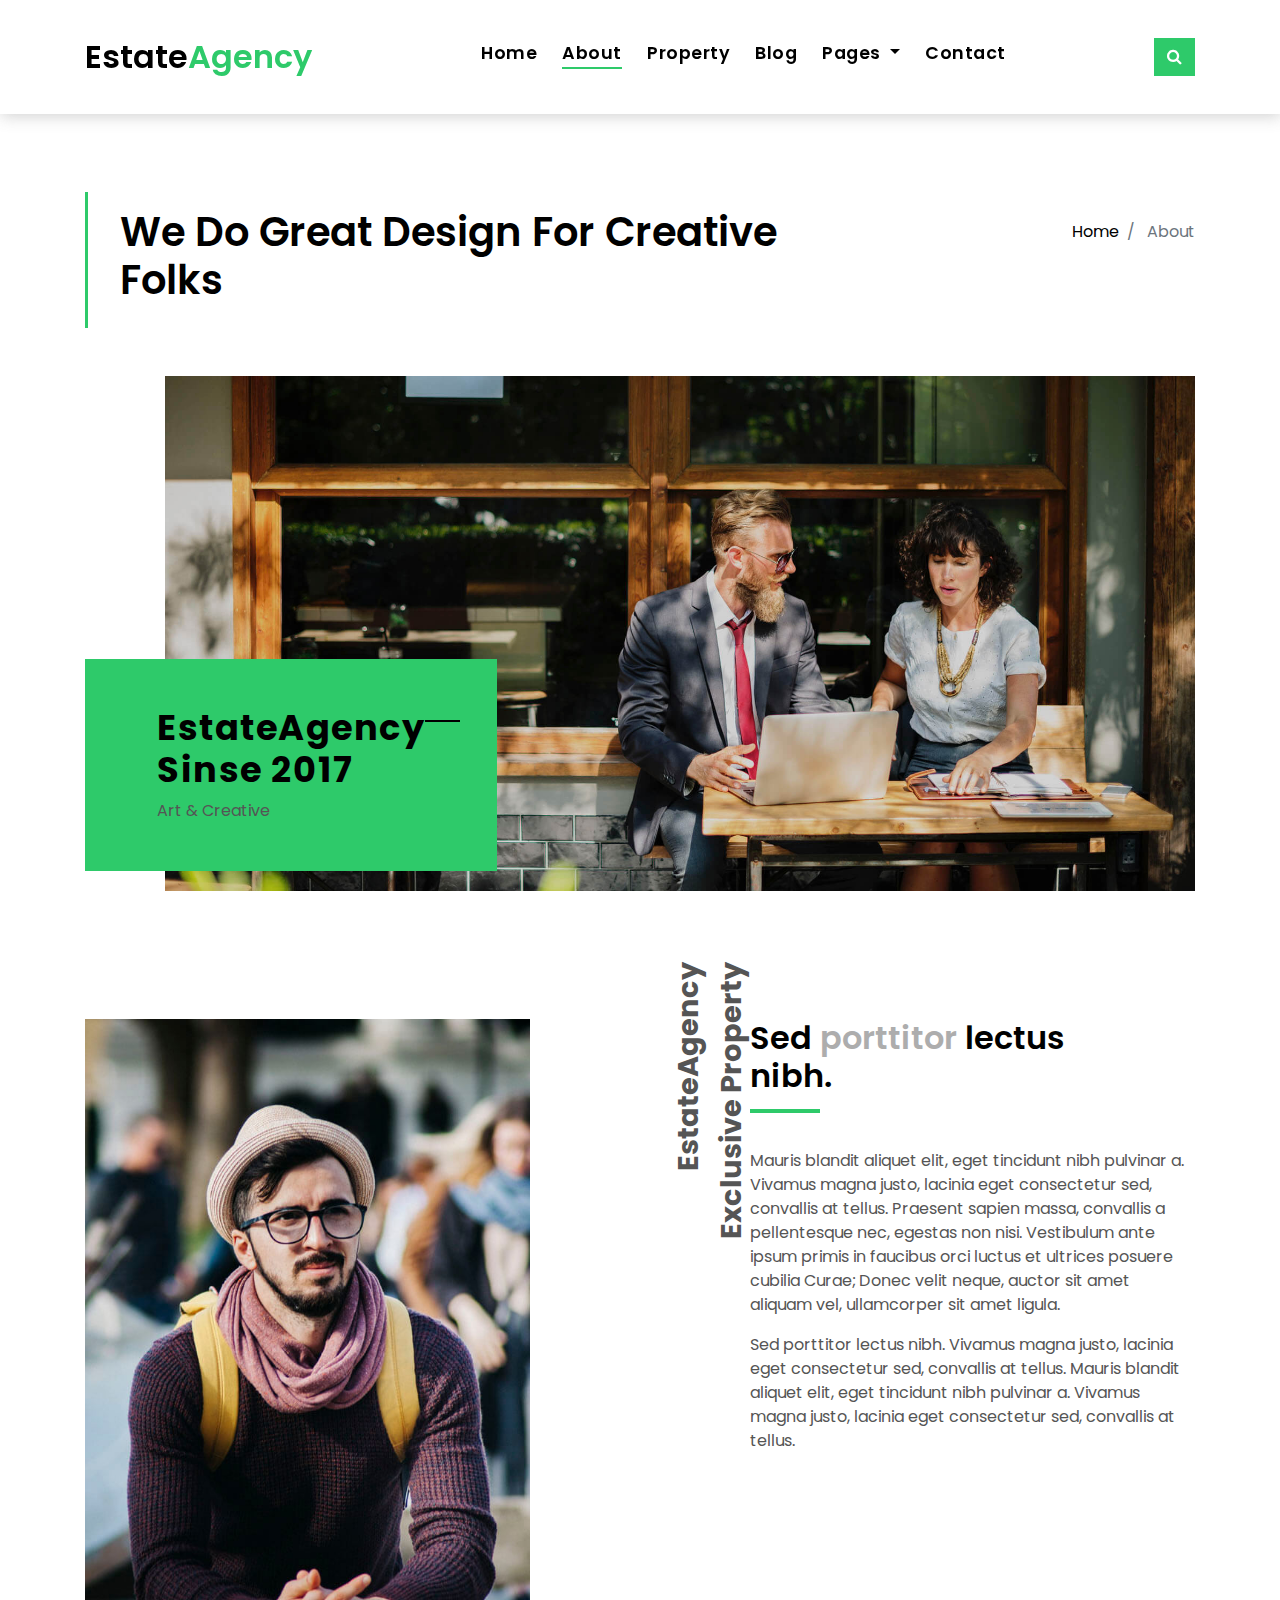
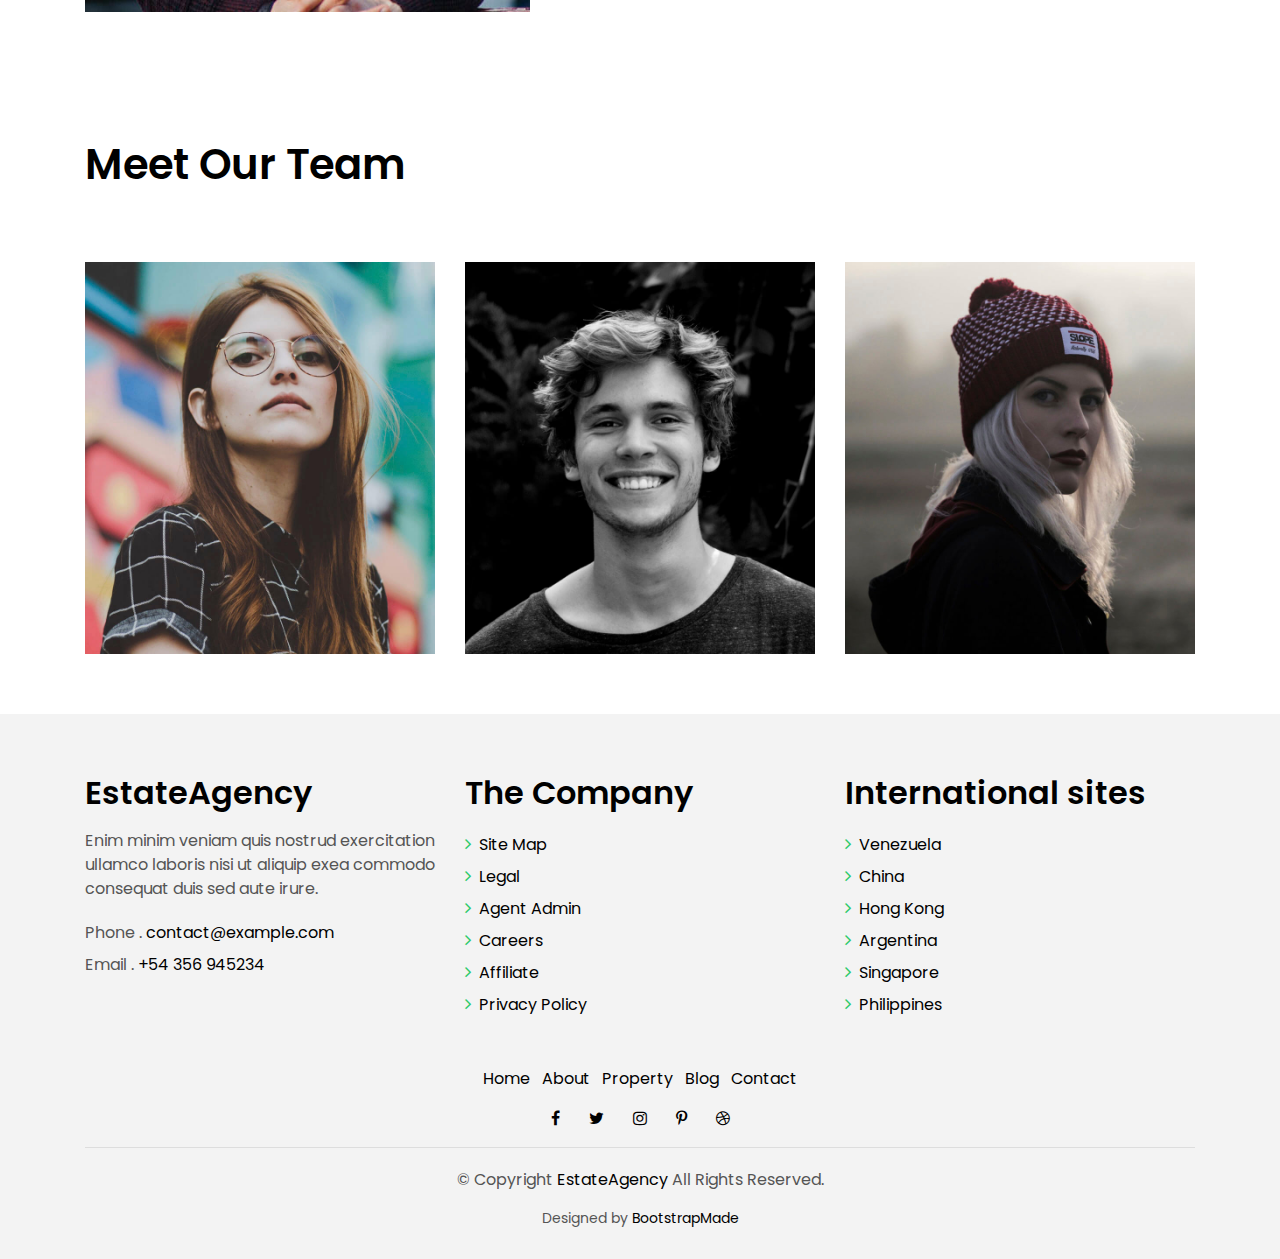
==== about.html @ 56898886 "Initial site design for midvalleyresidentialcare.com" ====
<!DOCTYPE html>
<html lang="en">
<head>
  <meta charset="utf-8">
  <title>EstateAgency Bootstrap Template</title>
  <meta content="width=device-width, initial-scale=1.0" name="viewport">
  <meta content="" name="keywords">
  <meta content="" name="description">

  <!-- Favicons -->
  <link href="img/favicon.png" rel="icon">
  <link href="img/apple-touch-icon.png" rel="apple-touch-icon">

  <!-- Google Fonts -->
  <link href="https://fonts.googleapis.com/css?family=Poppins:300,400,500,600,700" rel="stylesheet">

  <!-- Bootstrap CSS File -->
  <link href="lib/bootstrap/css/bootstrap.min.css" rel="stylesheet">

  <!-- Libraries CSS Files -->
  <link href="lib/font-awesome/css/font-awesome.min.css" rel="stylesheet">
  <link href="lib/animate/animate.min.css" rel="stylesheet">
  <link href="lib/ionicons/css/ionicons.min.css" rel="stylesheet">
  <link href="lib/owlcarousel/assets/owl.carousel.min.css" rel="stylesheet">

  <!-- Main Stylesheet File -->
  <link href="css/style.css" rel="stylesheet">

  <!-- =======================================================
    Theme Name: EstateAgency
    Theme URL: https://bootstrapmade.com/real-estate-agency-bootstrap-template/
    Author: BootstrapMade.com
    License: https://bootstrapmade.com/license/
  ======================================================= -->
</head>

<body>

  <div class="click-closed"></div>
  <!--/ Form Search Star /-->
  <div class="box-collapse">
    <div class="title-box-d">
      <h3 class="title-d">Search Property</h3>
    </div>
    <span class="close-box-collapse right-boxed ion-ios-close"></span>
    <div class="box-collapse-wrap form">
      <form class="form-a">
        <div class="row">
          <div class="col-md-12 mb-2">
            <div class="form-group">
              <label for="Type">Keyword</label>
              <input type="text" class="form-control form-control-lg form-control-a" placeholder="Keyword">
            </div>
          </div>
          <div class="col-md-6 mb-2">
            <div class="form-group">
              <label for="Type">Type</label>
              <select class="form-control form-control-lg form-control-a" id="Type">
                <option>All Type</option>
                <option>For Rent</option>
                <option>For Sale</option>
                <option>Open House</option>
              </select>
            </div>
          </div>
          <div class="col-md-6 mb-2">
            <div class="form-group">
              <label for="city">City</label>
              <select class="form-control form-control-lg form-control-a" id="city">
                <option>All City</option>
                <option>Alabama</option>
                <option>Arizona</option>
                <option>California</option>
                <option>Colorado</option>
              </select>
            </div>
          </div>
          <div class="col-md-6 mb-2">
            <div class="form-group">
              <label for="bedrooms">Bedrooms</label>
              <select class="form-control form-control-lg form-control-a" id="bedrooms">
                <option>Any</option>
                <option>01</option>
                <option>02</option>
                <option>03</option>
              </select>
            </div>
          </div>
          <div class="col-md-6 mb-2">
            <div class="form-group">
              <label for="garages">Garages</label>
              <select class="form-control form-control-lg form-control-a" id="garages">
                <option>Any</option>
                <option>01</option>
                <option>02</option>
                <option>03</option>
                <option>04</option>
              </select>
            </div>
          </div>
          <div class="col-md-6 mb-2">
            <div class="form-group">
              <label for="bathrooms">Bathrooms</label>
              <select class="form-control form-control-lg form-control-a" id="bathrooms">
                <option>Any</option>
                <option>01</option>
                <option>02</option>
                <option>03</option>
              </select>
            </div>
          </div>
          <div class="col-md-6 mb-2">
            <div class="form-group">
              <label for="price">Min Price</label>
              <select class="form-control form-control-lg form-control-a" id="price">
                <option>Unlimite</option>
                <option>$50,000</option>
                <option>$100,000</option>
                <option>$150,000</option>
                <option>$200,000</option>
              </select>
            </div>
          </div>
          <div class="col-md-12">
            <button type="submit" class="btn btn-b">Search Property</button>
          </div>
        </div>
      </form>
    </div>
  </div>
  <!--/ Form Search End /-->

  <!--/ Nav Star /-->
  <nav class="navbar navbar-default navbar-trans navbar-expand-lg fixed-top">
    <div class="container">
      <button class="navbar-toggler collapsed" type="button" data-toggle="collapse" data-target="#navbarDefault"
        aria-controls="navbarDefault" aria-expanded="false" aria-label="Toggle navigation">
        <span></span>
        <span></span>
        <span></span>
      </button>
      <a class="navbar-brand text-brand" href="index.html">Estate<span class="color-b">Agency</span></a>
      <button type="button" class="btn btn-link nav-search navbar-toggle-box-collapse d-md-none" data-toggle="collapse"
        data-target="#navbarTogglerDemo01" aria-expanded="false">
        <span class="fa fa-search" aria-hidden="true"></span>
      </button>
      <div class="navbar-collapse collapse justify-content-center" id="navbarDefault">
        <ul class="navbar-nav">
          <li class="nav-item">
            <a class="nav-link" href="index.html">Home</a>
          </li>
          <li class="nav-item">
            <a class="nav-link active" href="about.html">About</a>
          </li>
          <li class="nav-item">
            <a class="nav-link" href="property-grid.html">Property</a>
          </li>
          <li class="nav-item">
            <a class="nav-link" href="blog-grid.html">Blog</a>
          </li>
          <li class="nav-item dropdown">
            <a class="nav-link dropdown-toggle" href="#" id="navbarDropdown" role="button" data-toggle="dropdown"
              aria-haspopup="true" aria-expanded="false">
              Pages
            </a>
            <div class="dropdown-menu" aria-labelledby="navbarDropdown">
              <a class="dropdown-item" href="property-single.html">Property Single</a>
              <a class="dropdown-item" href="blog-single.html">Blog Single</a>
              <a class="dropdown-item" href="agents-grid.html">Agents Grid</a>
              <a class="dropdown-item" href="agent-single.html">Agent Single</a>
            </div>
          </li>
          <li class="nav-item">
            <a class="nav-link" href="contact.html">Contact</a>
          </li>
        </ul>
      </div>
      <button type="button" class="btn btn-b-n navbar-toggle-box-collapse d-none d-md-block" data-toggle="collapse"
        data-target="#navbarTogglerDemo01" aria-expanded="false">
        <span class="fa fa-search" aria-hidden="true"></span>
      </button>
    </div>
  </nav>
  <!--/ Nav End /-->

  <!--/ Intro Single star /-->
  <section class="intro-single">
    <div class="container">
      <div class="row">
        <div class="col-md-12 col-lg-8">
          <div class="title-single-box">
            <h1 class="title-single">We Do Great Design For Creative Folks</h1>
          </div>
        </div>
        <div class="col-md-12 col-lg-4">
          <nav aria-label="breadcrumb" class="breadcrumb-box d-flex justify-content-lg-end">
            <ol class="breadcrumb">
              <li class="breadcrumb-item">
                <a href="#">Home</a>
              </li>
              <li class="breadcrumb-item active" aria-current="page">
                About
              </li>
            </ol>
          </nav>
        </div>
      </div>
    </div>
  </section>
  <!--/ Intro Single End /-->

  <!--/ About Star /-->
  <section class="section-about">
    <div class="container">
      <div class="row">
        <div class="col-sm-12">
          <div class="about-img-box">
            <img src="img/slide-about-1.jpg" alt="" class="img-fluid">
          </div>
          <div class="sinse-box">
            <h3 class="sinse-title">EstateAgency
              <span></span>
              <br> Sinse 2017</h3>
            <p>Art & Creative</p>
          </div>
        </div>
        <div class="col-md-12 section-t8">
          <div class="row">
            <div class="col-md-6 col-lg-5">
              <img src="img/about-2.jpg" alt="" class="img-fluid">
            </div>
            <div class="col-lg-2  d-none d-lg-block">
              <div class="title-vertical d-flex justify-content-start">
                <span>EstateAgency Exclusive Property</span>
              </div>
            </div>
            <div class="col-md-6 col-lg-5 section-md-t3">
              <div class="title-box-d">
                <h3 class="title-d">Sed
                  <span class="color-d">porttitor</span> lectus
                  <br> nibh.</h3>
              </div>
              <p class="color-text-a">
                Mauris blandit aliquet elit, eget tincidunt nibh pulvinar a. Vivamus magna justo, lacinia eget
                consectetur sed, convallis
                at tellus. Praesent sapien massa, convallis a pellentesque nec, egestas non nisi. Vestibulum
                ante ipsum primis in faucibus orci luctus et ultrices posuere cubilia Curae; Donec velit
                neque, auctor sit amet aliquam vel, ullamcorper sit amet ligula.
              </p>
              <p class="color-text-a">
                Sed porttitor lectus nibh. Vivamus magna justo, lacinia eget consectetur sed, convallis at tellus.
                Mauris blandit aliquet
                elit, eget tincidunt nibh pulvinar a. Vivamus magna justo, lacinia eget consectetur sed,
                convallis at tellus.
              </p>
            </div>
          </div>
        </div>
      </div>
    </div>
  </section>
  <!--/ About End /-->

  <!--/ Team Star /-->
  <section class="section-agents section-t8">
    <div class="container">
      <div class="row">
        <div class="col-md-12">
          <div class="title-wrap d-flex justify-content-between">
            <div class="title-box">
              <h2 class="title-a">Meet Our Team</h2>
            </div>
          </div>
        </div>
      </div>
      <div class="row">
        <div class="col-md-4">
          <div class="card-box-d">
            <div class="card-img-d">
              <img src="img/agent-7.jpg" alt="" class="img-d img-fluid">
            </div>
            <div class="card-overlay card-overlay-hover">
              <div class="card-header-d">
                <div class="card-title-d align-self-center">
                  <h3 class="title-d">
                    <a href="agent-single.html" class="link-two">Margaret Sotillo
                      <br> Escala</a>
                  </h3>
                </div>
              </div>
              <div class="card-body-d">
                <p class="content-d color-text-a">
                  Sed porttitor lectus nibh, Cras ultricies ligula sed magna dictum porta two.
                </p>
                <div class="info-agents color-a">
                  <p>
                    <strong>Phone: </strong> +54 356 945234</p>
                  <p>
                    <strong>Email: </strong> agents@example.com</p>
                </div>
              </div>
              <div class="card-footer-d">
                <div class="socials-footer d-flex justify-content-center">
                  <ul class="list-inline">
                    <li class="list-inline-item">
                      <a href="#" class="link-one">
                        <i class="fa fa-facebook" aria-hidden="true"></i>
                      </a>
                    </li>
                    <li class="list-inline-item">
                      <a href="#" class="link-one">
                        <i class="fa fa-twitter" aria-hidden="true"></i>
                      </a>
                    </li>
                    <li class="list-inline-item">
                      <a href="#" class="link-one">
                        <i class="fa fa-instagram" aria-hidden="true"></i>
                      </a>
                    </li>
                    <li class="list-inline-item">
                      <a href="#" class="link-one">
                        <i class="fa fa-pinterest-p" aria-hidden="true"></i>
                      </a>
                    </li>
                    <li class="list-inline-item">
                      <a href="#" class="link-one">
                        <i class="fa fa-dribbble" aria-hidden="true"></i>
                      </a>
                    </li>
                  </ul>
                </div>
              </div>
            </div>
          </div>
        </div>
        <div class="col-md-4">
          <div class="card-box-d">
            <div class="card-img-d">
              <img src="img/agent-6.jpg" alt="" class="img-d img-fluid">
            </div>
            <div class="card-overlay card-overlay-hover">
              <div class="card-header-d">
                <div class="card-title-d align-self-center">
                  <h3 class="title-d">
                    <a href="agent-single.html" class="link-two">Stiven Spilver
                      <br> Darw</a>
                  </h3>
                </div>
              </div>
              <div class="card-body-d">
                <p class="content-d color-text-a">
                  Sed porttitor lectus nibh, Cras ultricies ligula sed magna dictum porta two.
                </p>
                <div class="info-agents color-a">
                  <p>
                    <strong>Phone: </strong> +54 356 945234</p>
                  <p>
                    <strong>Email: </strong> agents@example.com</p>
                </div>
              </div>
              <div class="card-footer-d">
                <div class="socials-footer d-flex justify-content-center">
                  <ul class="list-inline">
                    <li class="list-inline-item">
                      <a href="#" class="link-one">
                        <i class="fa fa-facebook" aria-hidden="true"></i>
                      </a>
                    </li>
                    <li class="list-inline-item">
                      <a href="#" class="link-one">
                        <i class="fa fa-twitter" aria-hidden="true"></i>
                      </a>
                    </li>
                    <li class="list-inline-item">
                      <a href="#" class="link-one">
                        <i class="fa fa-instagram" aria-hidden="true"></i>
                      </a>
                    </li>
                    <li class="list-inline-item">
                      <a href="#" class="link-one">
                        <i class="fa fa-pinterest-p" aria-hidden="true"></i>
                      </a>
                    </li>
                    <li class="list-inline-item">
                      <a href="#" class="link-one">
                        <i class="fa fa-dribbble" aria-hidden="true"></i>
                      </a>
                    </li>
                  </ul>
                </div>
              </div>
            </div>
          </div>
        </div>
        <div class="col-md-4">
          <div class="card-box-d">
            <div class="card-img-d">
              <img src="img/agent-5.jpg" alt="" class="img-d img-fluid">
            </div>
            <div class="card-overlay card-overlay-hover">
              <div class="card-header-d">
                <div class="card-title-d align-self-center">
                  <h3 class="title-d">
                    <a href="agent-single.html" class="link-two">Emma Toledo
                      <br> Cascada</a>
                  </h3>
                </div>
              </div>
              <div class="card-body-d">
                <p class="content-d color-text-a">
                  Sed porttitor lectus nibh, Cras ultricies ligula sed magna dictum porta two.
                </p>
                <div class="info-agents color-a">
                  <p>
                    <strong>Phone: </strong> +54 356 945234</p>
                  <p>
                    <strong>Email: </strong> agents@example.com</p>
                </div>
              </div>
              <div class="card-footer-d">
                <div class="socials-footer d-flex justify-content-center">
                  <ul class="list-inline">
                    <li class="list-inline-item">
                      <a href="#" class="link-one">
                        <i class="fa fa-facebook" aria-hidden="true"></i>
                      </a>
                    </li>
                    <li class="list-inline-item">
                      <a href="#" class="link-one">
                        <i class="fa fa-twitter" aria-hidden="true"></i>
                      </a>
                    </li>
                    <li class="list-inline-item">
                      <a href="#" class="link-one">
                        <i class="fa fa-instagram" aria-hidden="true"></i>
                      </a>
                    </li>
                    <li class="list-inline-item">
                      <a href="#" class="link-one">
                        <i class="fa fa-pinterest-p" aria-hidden="true"></i>
                      </a>
                    </li>
                    <li class="list-inline-item">
                      <a href="#" class="link-one">
                        <i class="fa fa-dribbble" aria-hidden="true"></i>
                      </a>
                    </li>
                  </ul>
                </div>
              </div>
            </div>
          </div>
        </div>
      </div>
    </div>
  </section>
  <!--/ Team End /-->

  <!--/ footer Star /-->
  <section class="section-footer">
    <div class="container">
      <div class="row">
        <div class="col-sm-12 col-md-4">
          <div class="widget-a">
            <div class="w-header-a">
              <h3 class="w-title-a text-brand">EstateAgency</h3>
            </div>
            <div class="w-body-a">
              <p class="w-text-a color-text-a">
                Enim minim veniam quis nostrud exercitation ullamco laboris nisi ut aliquip exea commodo consequat duis
                sed aute irure.
              </p>
            </div>
            <div class="w-footer-a">
              <ul class="list-unstyled">
                <li class="color-a">
                  <span class="color-text-a">Phone .</span> contact@example.com</li>
                <li class="color-a">
                  <span class="color-text-a">Email .</span> +54 356 945234</li>
              </ul>
            </div>
          </div>
        </div>
        <div class="col-sm-12 col-md-4 section-md-t3">
          <div class="widget-a">
            <div class="w-header-a">
              <h3 class="w-title-a text-brand">The Company</h3>
            </div>
            <div class="w-body-a">
              <div class="w-body-a">
                <ul class="list-unstyled">
                  <li class="item-list-a">
                    <i class="fa fa-angle-right"></i> <a href="#">Site Map</a>
                  </li>
                  <li class="item-list-a">
                    <i class="fa fa-angle-right"></i> <a href="#">Legal</a>
                  </li>
                  <li class="item-list-a">
                    <i class="fa fa-angle-right"></i> <a href="#">Agent Admin</a>
                  </li>
                  <li class="item-list-a">
                    <i class="fa fa-angle-right"></i> <a href="#">Careers</a>
                  </li>
                  <li class="item-list-a">
                    <i class="fa fa-angle-right"></i> <a href="#">Affiliate</a>
                  </li>
                  <li class="item-list-a">
                    <i class="fa fa-angle-right"></i> <a href="#">Privacy Policy</a>
                  </li>
                </ul>
              </div>
            </div>
          </div>
        </div>
        <div class="col-sm-12 col-md-4 section-md-t3">
          <div class="widget-a">
            <div class="w-header-a">
              <h3 class="w-title-a text-brand">International sites</h3>
            </div>
            <div class="w-body-a">
              <ul class="list-unstyled">
                <li class="item-list-a">
                  <i class="fa fa-angle-right"></i> <a href="#">Venezuela</a>
                </li>
                <li class="item-list-a">
                  <i class="fa fa-angle-right"></i> <a href="#">China</a>
                </li>
                <li class="item-list-a">
                  <i class="fa fa-angle-right"></i> <a href="#">Hong Kong</a>
                </li>
                <li class="item-list-a">
                  <i class="fa fa-angle-right"></i> <a href="#">Argentina</a>
                </li>
                <li class="item-list-a">
                  <i class="fa fa-angle-right"></i> <a href="#">Singapore</a>
                </li>
                <li class="item-list-a">
                  <i class="fa fa-angle-right"></i> <a href="#">Philippines</a>
                </li>
              </ul>
            </div>
          </div>
        </div>
      </div>
    </div>
  </section>
  <footer>
    <div class="container">
      <div class="row">
        <div class="col-md-12">
          <nav class="nav-footer">
            <ul class="list-inline">
              <li class="list-inline-item">
                <a href="#">Home</a>
              </li>
              <li class="list-inline-item">
                <a href="#">About</a>
              </li>
              <li class="list-inline-item">
                <a href="#">Property</a>
              </li>
              <li class="list-inline-item">
                <a href="#">Blog</a>
              </li>
              <li class="list-inline-item">
                <a href="#">Contact</a>
              </li>
            </ul>
          </nav>
          <div class="socials-a">
            <ul class="list-inline">
              <li class="list-inline-item">
                <a href="#">
                  <i class="fa fa-facebook" aria-hidden="true"></i>
                </a>
              </li>
              <li class="list-inline-item">
                <a href="#">
                  <i class="fa fa-twitter" aria-hidden="true"></i>
                </a>
              </li>
              <li class="list-inline-item">
                <a href="#">
                  <i class="fa fa-instagram" aria-hidden="true"></i>
                </a>
              </li>
              <li class="list-inline-item">
                <a href="#">
                  <i class="fa fa-pinterest-p" aria-hidden="true"></i>
                </a>
              </li>
              <li class="list-inline-item">
                <a href="#">
                  <i class="fa fa-dribbble" aria-hidden="true"></i>
                </a>
              </li>
            </ul>
          </div>
          <div class="copyright-footer">
            <p class="copyright color-text-a">
              &copy; Copyright
              <span class="color-a">EstateAgency</span> All Rights Reserved.
            </p>
          </div>
          <div class="credits">
            <!--
              All the links in the footer should remain intact.
              You can delete the links only if you purchased the pro version.
              Licensing information: https://bootstrapmade.com/license/
              Purchase the pro version with working PHP/AJAX contact form: https://bootstrapmade.com/buy/?theme=EstateAgency
            -->
            Designed by <a href="https://bootstrapmade.com/">BootstrapMade</a>
          </div>
        </div>
      </div>
    </div>
  </footer>
  <!--/ Footer End /-->

  <a href="#" class="back-to-top"><i class="fa fa-chevron-up"></i></a>
  <div id="preloader"></div>

  <!-- JavaScript Libraries -->
  <script src="lib/jquery/jquery.min.js"></script>
  <script src="lib/jquery/jquery-migrate.min.js"></script>
  <script src="lib/popper/popper.min.js"></script>
  <script src="lib/bootstrap/js/bootstrap.min.js"></script>
  <script src="lib/easing/easing.min.js"></script>
  <script src="lib/owlcarousel/owl.carousel.min.js"></script>
  <script src="lib/scrollreveal/scrollreveal.min.js"></script>
  <!-- Contact Form JavaScript File -->
  <script src="contactform/contactform.js"></script>

  <!-- Template Main Javascript File -->
  <script src="js/main.js"></script>

</body>
</html>
---- css/style.css ----
/*
  Theme Name: EstateAgency
  Theme URL: https://bootstrapmade.com/real-estate-agency-bootstrap-template/
  Author: BootstrapMade.com
  License: https://bootstrapmade.com/license/
*/

/*======================================
//--//-->   STYLES GENERALES
======================================*/

body {
  font-family: 'Poppins', sans-serif;
  color: #555555;
}

h1,
h2,
h3,
h4,
h5,
h6 {
  color: #000000;
}

a {
  color: #000000;
  transition: all .5s ease;
}

a:hover {
  color: #2eca6a;
  text-decoration: none;
}

.link-two {
  color: #000000;
  transition: all .5s ease;
}

.link-two:hover {
  text-decoration: underline;
  color: #000000;
}

.link-one {
  color: #000000;
  transition: all .5s ease;
}

.link-one:hover {
  color: #000000;
  text-decoration: none;
}

.link-icon {
  color: #000000;
  font-weight: 500;
}

.link-icon span {
  font-size: 14px;
  padding-left: 4px;
  vertical-align: middle;
}

.link-a {
  color: #ffffff;
  text-decoration: none;
}

.link-a:hover {
  color: #ffffff;
  text-decoration: none;
}

.link-a span {
  font-size: 18px;
  vertical-align: middle;
  margin-left: 5px;
}

.text-brand {
  color: #000000;
  font-size: 2rem;
  font-weight: 600;
}

.color-a {
  color: #000000;
}

.color-b {
  color: #2eca6a;
}

.color-d {
  color: #adadad;
}

.color-text-a {
  color: #555555;
}

.no-margin {
  margin: 0;
}

/*------/ Nav Pills  /------*/

.nav-pills-a.nav-pills .nav-link {
  color: #000000;
  position: relative;
  font-weight: 600;
}

.nav-pills-a.nav-pills .nav-link.active {
  background-color: transparent;
}

.nav-pills-a.nav-pills .nav-link.active:after {
  content: '';
  position: absolute;
  left: 0;
  bottom: -1px;
  width: 100%;
  height: 2px;
  background-color: #2eca6a;
  z-index: 2;
}

/*------/ Bg Image /------*/

.bg-image {
  background-repeat: no-repeat;
  background-attachment: fixed;
  background-size: cover;
  background-position: center center;
}

/*------/ List a /------*/

.list-a {
  display: inline-block;
  line-height: 2;
  padding: 0;
  list-style: none;
}

.list-a li {
  position: relative;
  width: 50%;
  float: left;
  padding-left: 25px;
  padding-right: 5px;
}

.list-a li:before {
  content: '';
  width: 10px;
  height: 2px;
  position: absolute;
  background-color: #313131;
  top: 15px;
  left: 0;
}

/*------/ Pagination-a /------*/

.pagination-a .pagination .page-link {
  margin: 0 .2rem;
  border-color: transparent;
  padding: .5rem .8rem;
  color: #000000;
}

.pagination-a .pagination .page-link:hover,
.pagination-a .pagination .page-link:active,
.pagination-a .pagination .page-link:focus {
  background-color: #2eca6a;
}

.pagination-a .pagination .page-link span {
  font-size: 1.2rem;
}

.pagination-a .pagination .next .page-link {
  padding: .4rem .9rem;
}

.pagination-a .pagination .page-item:last-child .page-link {
  border-top-right-radius: 0;
  border-bottom-right-radius: 0;
}

.pagination-a .pagination .page-item:first-child .page-link {
  border-top-left-radius: 0;
  border-bottom-left-radius: 0;
}

.pagination-a .pagination .page-item.disabled .page-link {
  padding: .4rem .9rem;
  color: #555555;
}

.pagination-a .pagination .page-item.active .page-link {
  background-color: #2eca6a;
}

.a {
  color: #2eca6a;
  font-size: 1.3rem;
}

/*------/ Icon Box /------*/

.icon-box .icon-box-icon {
  display: table-cell;
  vertical-align: top;
  font-size: 36px;
  color: #000000;
  width: 50px;
  padding-top: 8px;
}

.icon-box .icon-box-content {
  padding-top: 18px;
}

/*------/ Space Padding /------*/

.section-t8 {
  padding-top: 8rem;
}

.section-t4 {
  padding-top: 4rem;
}

.section-t3 {
  padding-top: 3rem;
}

.section-b2 {
  padding-bottom: 2rem;
}

.section-tb85 {
  padding: 8rem 0 5rem 0;
}

/*------/ Title /------*/

.title-wrap {
  padding-bottom: 4rem;
}

.title-a {
  font-size: 2.6rem;
  font-weight: 600;
}

.title-link {
  font-size: 1.2rem;
  font-weight: 300;
  padding-top: 1.2rem;
}

.title-link a {
  color: #313131;
}

.title-link span {
  font-size: 20px;
  padding-left: 4px;
  vertical-align: middle;
}

.title-box-d {
  padding-bottom: 1.8rem;
  margin-bottom: 1rem;
  position: relative;
}

.title-box-d .title-d {
  font-weight: 600;
  font-size: 2rem;
}

.title-box-d .title-d:after {
  content: '';
  position: absolute;
  width: 70px;
  height: 4px;
  background-color: #2eca6a;
  bottom: 20px;
  left: 0;
}

/*------/ Display Table & Table Cell /------*/

.display-table {
  width: 100%;
  height: 100%;
  display: table;
}

.table-cell {
  display: table-cell;
  vertical-align: middle;
}

/*------/ Ul Resect /------*/

.ul-resect ul,
.list-a ul,
.box-comments ul {
  list-style: none;
  padding-left: 0;
  margin-bottom: 0;
}

/*------/ Overlay /------*/

.overlay-a {
  background: linear-gradient(to bottom, rgba(0, 0, 0, 0) 0%, rgba(0, 0, 0, 0.2) 27%, rgba(0, 0, 0, 0.65) 90%);
}

.overlay {
  position: absolute;
  top: 0;
  left: 0px;
  padding: 0;
  height: 100%;
  width: 100%;
}

/*------/ Owl carousel /------*/

.owl-theme .owl-dots {
  text-align: center;
  margin-top: 18px;
}

.owl-theme .owl-dots .owl-dot {
  display: inline-block;
}

.owl-theme .owl-dots .owl-dot span {
  width: 16px;
  height: 9px;
  margin: 5px 5px;
  background: #000000;
  border: 0px solid #000000;
  display: block;
  transition: all 0.6s ease-in-out;
  cursor: pointer;
  border-radius: 0px;
}

.owl-theme .owl-dots .owl-dot:hover span {
  background-color: #2eca6a;
}

.owl-theme .owl-dots .owl-dot.active span {
  background-color: #2eca6a;
  width: 35px;
}

.owl-arrow .owl-nav {
  position: absolute;
  top: 0;
  right: 0;
  font-size: 1.8rem;
}

.owl-arrow .owl-nav .owl-prev,
.owl-arrow .owl-nav .owl-next {
  display: inline-block;
  transition: all 0.6s ease-in-out;
  color: #000000;
}

.owl-arrow .owl-nav .owl-prev.disabled,
.owl-arrow .owl-nav .owl-next.disabled {
  transition: all 0.6s ease-in-out;
  color: #adadad;
}

.owl-arrow .owl-nav .owl-next {
  margin-left: 15px;
}

.nav-arrow-a .owl-arrow .owl-nav {
  font-size: 1.8rem;
  margin-top: -110px;
}

.nav-arrow-a .owl-arrow .owl-nav .owl-next {
  margin-left: 15px;
}

.nav-arrow-b .owl-arrow .owl-nav {
  position: absolute;
  top: 0;
  right: 0;
  font-size: 1.2rem;
}

.nav-arrow-b .owl-arrow .owl-nav .owl-prev,
.nav-arrow-b .owl-arrow .owl-nav .owl-next {
  padding: .7rem 1.5rem !important;
  display: inline-block;
  transition: all 0.6s ease-in-out;
  color: #ffffff;
  background-color: #2eca6a;
  opacity: .9;
}

.nav-arrow-b .owl-arrow .owl-nav .owl-prev.disabled,
.nav-arrow-b .owl-arrow .owl-nav .owl-next.disabled {
  transition: all 0.6s ease-in-out;
  color: #ffffff;
}

.nav-arrow-b .owl-arrow .owl-nav .owl-prev:hover,
.nav-arrow-b .owl-arrow .owl-nav .owl-next:hover {
  background-color: #26a356;
}

.nav-arrow-b .owl-arrow .owl-nav .owl-next {
  margin-left: 0px;
}

/*------/ Socials /------*/

.socials-a .list-inline-item:not(:last-child) {
  margin-right: 25px;
}

/* Back to top button */

.back-to-top {
  position: fixed;
  display: none;
  background: #2eca6a;
  color: #fff;
  width: 44px;
  height: 44px;
  text-align: center;
  line-height: 1;
  font-size: 16px;
  border-radius: 50%;
  right: 15px;
  bottom: 15px;
  transition: background 0.5s;
  z-index: 11;
}

.back-to-top i {
  padding-top: 12px;
  color: #fff;
}

/* Prelaoder */

#preloader {
  position: fixed;
  top: 0;
  left: 0;
  right: 0;
  bottom: 0;
  z-index: 9999;
  overflow: hidden;
  background: #fff;
}

#preloader:before {
  content: "";
  position: fixed;
  top: calc(50% - 30px);
  left: calc(50% - 30px);
  border: 6px solid #f2f2f2;
  border-top: 6px solid #2eca6a;
  border-radius: 50%;
  width: 60px;
  height: 60px;
  -webkit-animation: animate-preloader 1s linear infinite;
  animation: animate-preloader 1s linear infinite;
}

@-webkit-keyframes animate-preloader {
  0% {
    -webkit-transform: rotate(0deg);
    transform: rotate(0deg);
  }

  100% {
    -webkit-transform: rotate(360deg);
    transform: rotate(360deg);
  }
}

@keyframes animate-preloader {
  0% {
    -webkit-transform: rotate(0deg);
    transform: rotate(0deg);
  }

  100% {
    -webkit-transform: rotate(360deg);
    transform: rotate(360deg);
  }
}

/*======================================
//--//-->   NAVBAR
======================================*/

.navbar-default {
  transition: all .5s ease-in-out;
  background-color: #ffffff;
  padding-top: 28px;
  padding-bottom: 28px;
  -webkit-backface-visibility: hidden;
  backface-visibility: hidden;
  box-shadow: 1px 2px 15px rgba(100, 100, 100, 0.3);
}

.navbar-default .nav-search {
  color: #000000;
  font-size: 1.5rem;
}

.navbar-default.navbar-reduce {
  box-shadow: 1px 2px 15px rgba(100, 100, 100, 0.3);
}

.navbar-default.navbar-trans,
.navbar-default.navbar-reduce {
  -webkit-backface-visibility: hidden;
  backface-visibility: hidden;
}

.navbar-default.navbar-trans .nav-item,
.navbar-default.navbar-reduce .nav-item {
  position: relative;
  padding-right: 10px;
  padding-bottom: 8px;
  margin-left: 0;
}

.navbar-default.navbar-trans .nav-link,
.navbar-default.navbar-reduce .nav-link {
  font-size: 1.1rem;
  color: #000000;
  font-weight: 600;
  letter-spacing: 0.030em;
  transition: all 0.1s ease-in-out;
  position: relative;
  padding-left: 0;
  padding-right: 0;
}

.navbar-default.navbar-trans .nav-link:before,
.navbar-default.navbar-reduce .nav-link:before {
  content: '';
  position: absolute;
  bottom: 5px;
  left: 0;
  width: 100%;
  height: 2px;
  z-index: 0;
  background-color: #2eca6a;
  -webkit-transform: scaleX(0);
  transform: scaleX(0);
  -webkit-transform-origin: right;
  transform-origin: right;
  transition: opacity .2s ease-out 0.3s, -webkit-transform .2s ease-out;
  transition: transform .2s ease-out, opacity .2s ease-out 0.3s;
  transition: transform .2s ease-out, opacity .2s ease-out 0.3s, -webkit-transform .2s ease-out;
}

.navbar-default.navbar-trans .nav-link:hover,
.navbar-default.navbar-reduce .nav-link:hover {
  color: #000000;
}

.navbar-default.navbar-trans .nav-link:hover:before,
.navbar-default.navbar-reduce .nav-link:hover:before {
  -webkit-transform: scaleX(1);
  transform: scaleX(1);
  -webkit-transform-origin: left;
  transform-origin: left;
}

.navbar-default.navbar-trans .show > .nav-link:before,
.navbar-default.navbar-trans .active > .nav-link:before,
.navbar-default.navbar-trans .nav-link.show:before,
.navbar-default.navbar-trans .nav-link.active:before,
.navbar-default.navbar-reduce .show > .nav-link:before,
.navbar-default.navbar-reduce .active > .nav-link:before,
.navbar-default.navbar-reduce .nav-link.show:before,
.navbar-default.navbar-reduce .nav-link.active:before {
  -webkit-transform: scaleX(1);
  transform: scaleX(1);
}

.navbar-default.navbar-trans .nav-link:before {
  background-color: #2eca6a;
}

.navbar-default.navbar-trans .nav-link:hover {
  color: #000000;
}

.navbar-default.navbar-trans .show > .nav-link,
.navbar-default.navbar-trans .active > .nav-link,
.navbar-default.navbar-trans .nav-link.show,
.navbar-default.navbar-trans .nav-link.active {
  color: #000000;
}

.navbar-default.navbar-reduce {
  transition: all .5s ease-in-out;
  padding-top: 19px;
  padding-bottom: 19px;
}

.navbar-default.navbar-reduce .nav-link {
  color: #000000;
}

.navbar-default.navbar-reduce .nav-link:before {
  background-color: #2eca6a;
}

.navbar-default.navbar-reduce .nav-link:hover {
  color: #000000;
}

.navbar-default.navbar-reduce .show > .nav-link,
.navbar-default.navbar-reduce .active > .nav-link,
.navbar-default.navbar-reduce .nav-link.show,
.navbar-default.navbar-reduce .nav-link.active {
  color: #000000;
}

.navbar-default.navbar-reduce .navbar-brand {
  color: #000000;
}

.navbar-default .dropdown .dropdown-menu {
  border-top: 0;
  border-left: 4px solid #2eca6a;
  border-right: 0;
  border-bottom: 0;
  -webkit-transform: translate3d(0px, -40px, 0px);
  transform: translate3d(0px, -40px, 0px);
  opacity: 0;
  filter: alpha(opacity=0);
  visibility: hidden;
  transition: all 0.5s cubic-bezier(0.3, 0.65, 0.355, 1) 0s, opacity 0.31s ease 0s, height 0s linear 0.36s;
  margin: 0;
  border-radius: 0;
  padding: 12px 0;
}

.navbar-default .dropdown .dropdown-menu .dropdown-item {
  padding: 12px 18px;
  transition: all 500ms ease;
  font-weight: 600;
  min-width: 220px;
}

.navbar-default .dropdown .dropdown-menu .dropdown-item:hover {
  background-color: #ffffff;
  color: #2eca6a;
  transition: all 500ms ease;
}

.navbar-default .dropdown .dropdown-menu .dropdown-item.active {
  background-color: #ffffff;
  color: #2eca6a;
}

.navbar-default .dropdown:hover .dropdown-menu {
  -webkit-transform: translate3d(0px, 0px, 0px);
  transform: translate3d(0px, 0px, 0px);
  visibility: visible;
  opacity: 1;
  filter: alpha(opacity=1);
}

/*------/ Hamburger Navbar /------*/

.navbar-toggler {
  position: relative;
}

.navbar-toggler:focus,
.navbar-toggler:active {
  outline: 0;
}

.navbar-toggler span {
  display: block;
  background-color: #000000;
  height: 3px;
  width: 25px;
  margin-top: 4px;
  margin-bottom: 4px;
  -webkit-transform: rotate(0deg);
  transform: rotate(0deg);
  left: 0;
  opacity: 1;
}

.navbar-toggler span:nth-child(1),
.navbar-toggler span:nth-child(3) {
  transition: -webkit-transform .35s ease-in-out;
  transition: transform .35s ease-in-out;
  transition: transform .35s ease-in-out, -webkit-transform .35s ease-in-out;
}

.navbar-toggler:not(.collapsed) span:nth-child(1) {
  position: absolute;
  left: 12px;
  top: 10px;
  -webkit-transform: rotate(135deg);
  transform: rotate(135deg);
  opacity: 0.9;
}

.navbar-toggler:not(.collapsed) span:nth-child(2) {
  height: 12px;
  visibility: hidden;
  background-color: transparent;
}

.navbar-toggler:not(.collapsed) span:nth-child(3) {
  position: absolute;
  left: 12px;
  top: 10px;
  -webkit-transform: rotate(-135deg);
  transform: rotate(-135deg);
  opacity: 0.9;
}

/*======================================
//--//-->   BOX COLAPSE
======================================*/

.box-collapse {
  position: fixed;
  top: 0;
  bottom: 0;
  right: 0;
  width: 100%;
  z-index: 1040;
  background-color: #ffffff;
  -webkit-transform: translateX(100%);
  transform: translateX(100%);
  transition: all 0.6s ease;
}

.box-collapse .title-box-d {
  top: 30px;
  left: 60px;
  opacity: 0;
  transition: all 1s ease;
  transition-delay: .3s;
}

.box-collapse-wrap {
  opacity: 0;
  position: absolute;
  left: 0;
  top: 6.5rem;
  bottom: 5rem;
  padding-left: 10%;
  padding-right: 10%;
  overflow-x: hidden;
  overflow-y: auto;
  margin: 0;
  -webkit-transform: translateY(3rem);
  transform: translateY(3rem);
  transition: opacity 0.5s 0.5s ease, -webkit-transform 0.5s 0.5s ease;
  transition: transform 0.5s 0.5s ease, opacity 0.5s 0.5s ease;
  transition: transform 0.5s 0.5s ease, opacity 0.5s 0.5s ease, -webkit-transform 0.5s 0.5s ease;
}

.box-collapse-open .click-closed {
  visibility: visible;
}

.box-collapse-open .box-collapse {
  -webkit-transform: translateX(0);
  transform: translateX(0);
  box-shadow: 0 0 65px rgba(0, 0, 0, 0.07);
  opacity: 1;
}

.box-collapse-open .box-collapse .title-box-d {
  -webkit-transform: translate(0);
  transform: translate(0);
  opacity: 1;
}

.box-collapse-open .box-collapse-wrap {
  -webkit-transform: translate(0);
  transform: translate(0);
  opacity: 1;
}

.box-collapse-closed .box-collapse {
  opacity: .7;
  transition-delay: 0s;
}

.box-collapse-closed .box-collapse .title-box-d {
  opacity: 0;
  transition-delay: 0s;
}

.box-collapse-closed .box-collapse .form-a {
  opacity: 0;
  transition-delay: 0s;
}

.click-closed {
  position: fixed;
  top: 0;
  left: 0;
  width: 100%;
  height: 100%;
  visibility: hidden;
  z-index: 1035;
  background-color: #000000;
  opacity: .4;
}

.close-box-collapse {
  position: absolute;
  z-index: 1050;
  top: 2rem;
  font-size: 3.5rem;
  line-height: 1;
  color: #000000;
  cursor: pointer;
  transition: all 0.3s ease;
}

.right-boxed {
  right: 4.2857rem;
}

/*======================================
//--//-->   INTRO
======================================*/

.intro {
  height: 100vh;
  position: relative;
  color: #ffffff;
}

.intro .owl-theme .owl-dots {
  position: absolute;
  bottom: 70px;
  right: 50px;
}

.intro .owl-theme .owl-dots .owl-dot span {
  background: #ffffff;
  border: 0px solid #ffffff;
}

.intro .owl-theme .owl-dots .owl-dot:hover span {
  background-color: #2eca6a;
}

.intro .owl-theme .owl-dots .owl-dot.active span {
  background-color: #2eca6a;
}

.intro .intro-item {
  padding-top: 2rem;
}

.intro .carousel-item-a {
  position: relative;
  height: 100vh;
}

.intro .carousel-item-a.bg-image {
  background-attachment: scroll;
}

.intro .intro-content {
  position: absolute;
}

.intro .intro-body {
  padding-left: 1rem;
}

.intro .intro-body .price-a {
  color: #ffffff;
  padding: 1rem 1.5rem;
  border: 2px solid #2eca6a;
  border-radius: 50px;
  text-transform: uppercase;
  letter-spacing: 0.030em;
}

.intro .spacial {
  -webkit-animation-delay: .2s;
  animation-delay: .2s;
  color: #ffffff;
}

.intro .intro-title-top {
  -webkit-animation-delay: .6s;
  animation-delay: .6s;
  margin-bottom: 1rem;
  font-size: .9rem;
  color: #ffffff;
  letter-spacing: .05em;
}

.intro .intro-title {
  transition-duration: 9s !important;
  color: #ffffff;
  font-weight: 700;
  font-size: 2.8rem;
  text-transform: uppercase;
}

.intro .intro-subtitle {
  font-size: 1.5rem;
  font-weight: 300;
}

.intro .intro-subtitle.intro-price {
  padding-top: 1rem;
  font-size: 1.2rem;
}

/*------/ Intro Single /------*/

.intro-single {
  padding: 12rem 0 3rem;
}

.intro-single .title-single-box {
  padding: 1rem 0 1rem 2rem;
}

.intro-single .title-single-box {
  border-left: 3px solid #2eca6a;
}

.intro-single .title-single-box .title-single {
  font-weight: 600;
  font-size: 2.2rem;
}

.intro-single .breadcrumb-box {
  padding: 1rem 0 0 .5rem;
}

.intro-single .breadcrumb {
  background-color: transparent;
  padding-right: 0;
  padding-left: 0;
}

/*======================================
//--//-->   CARD GENERAL
======================================*/

.card-box-a,
.card-box-b,
.card-box-d {
  position: relative;
  overflow: hidden;
  -webkit-backface-visibility: hidden;
  backface-visibility: hidden;
}

.card-box-a .img-a,
.card-box-a .img-b,
.card-box-b .img-a,
.card-box-b .img-b {
  transition: .8s all ease-in-out;
}

.card-overlay {
  position: absolute;
  width: 100%;
  height: 100%;
  top: 0;
  left: 0;
}

.card-shadow {
  -webkit-backface-visibility: hidden;
  backface-visibility: hidden;
}

.card-shadow:before {
  content: ' ';
  position: absolute;
  top: 0;
  left: 0;
  width: 100%;
  height: 100%;
  z-index: 1;
  background: linear-gradient(to bottom, rgba(0, 0, 0, 0) 0%, rgba(0, 0, 0, 0.2) 27%, rgba(0, 0, 0, 0.65) 90%);
}

/*======================================
//--//-->   PROPERTY - CARD-A
======================================*/

.card-overlay-a-content {
  transition: all .5s ease-in;
  position: absolute;
  width: 100%;
  bottom: 0px;
  z-index: 2;
}

.card-header-a {
  padding: 0 1rem;
}

.card-header-a .card-title-a {
  color: #ffffff;
  margin-bottom: 0;
  padding-bottom: .7rem;
}

.card-header-a .card-title-a a {
  color: #ffffff;
  text-decoration: none;
}

.card-body-a {
  z-index: 2;
  transition: all .5s ease-in;
  padding: 0rem 1rem 2rem 1rem;
}

.card-body-a .price-box {
  padding-bottom: .5rem;
}

.price-a {
  color: #ffffff;
  padding: .6rem .8rem;
  border: 2px solid #2eca6a;
  border-radius: 50px;
  text-transform: uppercase;
  letter-spacing: 0.030em;
}

.card-footer-a {
  width: 100%;
  position: absolute;
  z-index: 2;
  background-color: #2eca6a;
}

.card-info {
  list-style: none;
  margin-bottom: 0;
  padding: .5rem 0;
}

.card-info .card-info-title {
  font-size: 1rem;
  color: #313131;
}

.card-info li span {
  color: #ffffff;
  font-size: .9rem;
}

/*------/ Property Grid /-----*/

.property-grid .grid-option {
  text-align: right;
  margin-bottom: 2rem;
}

.property-grid .grid-option .custom-select {
  border-radius: 0;
  width: 200px;
  border-color: #313131;
}

.property-grid .grid-option .custom-select:hover,
.property-grid .grid-option .custom-select:active,
.property-grid .grid-option .custom-select:focus {
  border-color: #313131;
}

.property-grid .grid-option .custom-select option {
  border-color: #313131;
}

/*------/ Property Single /-----*/

.gallery-property {
  margin-bottom: 3rem;
}

.property-price {
  margin: 0 auto;
}

.property-price .card-header-c {
  padding: 0;
}

.summary-list {
  padding-right: 1rem;
  color: #000000;
}

.summary-list .list {
  padding: 0;
  line-height: 2;
}

.summary-list .list span {
  color: #555555;
}

.property-agent .title-agent {
  font-weight: 600;
}

.property-agent ul {
  line-height: 2;
  color: #000000;
}

.property-agent .socials-a {
  text-align: center;
}

/*======================================
//--//-->   NEWS - CARD-B
======================================*/

.card-header-b {
  padding: 1rem;
  color: #ffffff;
  position: absolute;
  bottom: 20px;
  z-index: 2;
}

.card-header-b .category-b {
  font-size: .9rem;
  background-color: #2eca6a;
  padding: .3rem .7rem;
  color: #313131;
  letter-spacing: 0.030em;
  border-radius: 50px;
  text-decoration: none;
}

.card-header-b .title-2 {
  margin-bottom: 0;
  padding: .6rem 0;
  font-size: 1.5rem;
}

.card-header-b .title-2 a {
  color: #ffffff;
  text-decoration: none;
}

.card-header-b .date-b {
  color: #d8d8d8;
  font-size: 1rem;
}

/*------/ News Single /------*/

.post-information {
  padding: 3rem 0;
}

.post-content {
  font-size: 1.1rem;
  font-weight: 300;
  line-height: 1.6;
}

.post-content .post-intro {
  font-size: 1.7rem;
  font-weight: 300;
  margin-bottom: 4rem;
  line-height: 1.6;
  color: #000000;
  font-weight: 400;
}

.post-content p {
  margin-bottom: 1.7rem;
}

.post-content .blockquote {
  padding: 1rem 3rem 1.7rem 3rem;
  border-left: 3px solid #2eca6a;
  color: #000000;
}

.post-content .blockquote footer {
  text-align: left;
  padding: 0;
}

.post-footer {
  padding: 3rem 0 4rem;
}

.post-share .socials {
  display: inline-block;
}

.post-share .socials li {
  margin-left: .6rem;
}

/*------/ Comments /------*/

.box-comments .list-comments li {
  padding-bottom: 3.5rem;
}

.box-comments .list-comments .comment-avatar {
  display: table-cell;
  vertical-align: top;
}

.box-comments .list-comments .comment-avatar img {
  width: 80px;
  height: 80px;
}

.box-comments .list-comments .comment-author {
  font-size: 1.3rem;
}

.box-comments .list-comments .comment-details {
  display: table-cell;
  vertical-align: top;
  padding-left: 25px;
}

.box-comments .list-comments .comment-description {
  padding: .8rem 0 .5rem 0;
}

.box-comments .list-comments a {
  color: #000000;
}

.box-comments .list-comments span {
  display: block;
  color: #2B2A2A;
  font-style: italic;
}

.box-comments .comment-children {
  margin-left: 40px;
}

/*======================================
//--//-->   SERVICES - CARD-C
======================================*/

.card-box-c {
  position: relative;
}

.card-header-c {
  padding: 0 1rem 1rem 1rem;
}

.card-body-c {
  padding: .5rem .5rem 0 .5rem;
}

.card-footer-c {
  padding-left: .5rem;
}

.card-box-ico {
  padding: 1rem 3rem 1rem 2.5rem;
  border: 5px solid #2eca6a;
}

.card-box-ico span {
  font-size: 4rem;
  color: #000000;
}

.title-c {
  font-size: 2.5rem;
  font-weight: 600;
  margin-left: -40px;
}

/*======================================
//--//-->   AGENTS - CARD-D
======================================*/

.card-box-d .card-overlay-hover {
  transition: all .2s ease-in-out;
  padding: 15px 40px 15px 35px;
}

.card-box-d .title-d {
  transition: .3s ease-in-out;
  font-size: 2rem;
  font-weight: 600;
  margin: 1rem 0;
  -webkit-transform: translateY(-20px);
  transform: translateY(-20px);
  opacity: 0;
}

.card-box-d .content-d {
  opacity: 0;
  transition: .5s ease-in-out;
  -webkit-transform: translateY(-40px);
  transform: translateY(-40px);
}

.card-box-d .info-agents {
  opacity: 0;
  transition: .5s ease-in-out;
}

.card-box-d .card-footer-d {
  transition: .5s ease-in-out;
  -webkit-transform: translateY(40px);
  transform: translateY(40px);
  opacity: 0;
  position: absolute;
  width: 100%;
  bottom: 10px;
  left: 0;
}

.card-box-d .list-inline-item:not(:last-child) {
  margin-right: 25px;
}

.card-box-d:hover .card-overlay-hover {
  background-color: #2eca6a;
  opacity: .9;
}

.card-box-d:hover .title-d,
.card-box-d:hover .content-d,
.card-box-d:hover .info-agents,
.card-box-d:hover .card-footer-d {
  opacity: 1;
  -webkit-transform: translateY(0);
  transform: translateY(0);
}

/*------/ Agent Single /------*/

.agent-info-box .socials-footer {
  margin-top: 2rem;
}

.agent-info-box .socials-footer li {
  margin-right: 1.5rem;
}

/*======================================
//--//-->   ABOUT
======================================*/

.section-about .title-vertical {
  position: absolute;
  letter-spacing: 0;
  -webkit-transform: rotate(-90deg);
  transform: rotate(-90deg);
  top: 50px;
  text-align: left;
  font-size: 1.8rem;
  width: 300px;
  font-weight: 700;
  text-align: right;
}

.about-img-box {
  padding-left: 1rem;
  position: relative;
}

.sinse-box {
  background-color: #2eca6a;
  padding: 1rem 2rem;
  position: absolute;
  left: 15px;
  bottom: 10px;
}

.sinse-box .sinse-title {
  font-weight: 700;
  letter-spacing: 0.043em;
  font-size: 1rem;
}

.sinse-box .sinse-title span {
  position: absolute;
}

.sinse-box .sinse-title span:after {
  content: ' ';
  width: 35px;
  height: 2px;
  background-color: #000000;
  position: absolute;
  bottom: -15px;
}

.sinse-box p {
  margin-bottom: 0;
  font-size: .7rem;
}

/*======================================
//--//-->   TESTIMONIALS
======================================*/

.testimonials-box {
  padding: 1rem 0;
}

.testimonials-box .testimonial-avatar {
  width: 80px !important;
  display: -webkit-inline-box !important;
  display: -webkit-inline-flex !important;
  display: -ms-inline-flexbox !important;
  display: inline-flex !important;
  border-radius: 50%;
}

.testimonial-ico {
  text-align: center;
}

.testimonial-ico span {
  font-size: 1.8rem;
  background-color: #2eca6a;
  color: #ffffff;
  padding: .4rem 1rem;
  border-radius: 50px;
}

.testimonial-text {
  font-style: italic;
  margin-top: 25px;
  padding: 1.5rem 1.5rem;
  background-color: #f3f3f3;
  position: relative;
}

.testimonial-text:after {
  content: "";
  position: absolute;
  top: 100%;
  left: 25px;
  width: 0px;
  height: 0px;
  border-top: 15px solid #f3f3f3;
  border-left: 15px solid transparent;
  border-right: 15px solid transparent;
}

.testimonial-author-box {
  margin-top: 2rem;
}

.testimonial-author {
  margin-left: 1rem;
  display: -webkit-inline-box;
  display: -webkit-inline-flex;
  display: -ms-inline-flexbox;
  display: inline-flex;
  font-size: 1.2rem;
  color: #000000;
}

/*======================================
//--//-->   FOOTER
======================================*/

.section-footer {
  padding-top: 60px;
  margin-top: 60px;
  background: #f3f3f3;
}

.section-footer ul {
  line-height: 2;
}

.section-footer .item-list-a i {
  font-size: 18px;
  padding-right: 4px;
  color: #2eca6a;
}

.section-footer .widget-a .w-title-a {
  margin-bottom: 1rem;
}

footer {
  background: #f3f3f3;
  text-align: center;
  padding: 30px 0;
}

footer .copyright-footer {
  border-top: 1px solid #ddd;
  padding-top: 20px;
}

footer .credits {
  font-size: 14px;
}

/*======================================
//--//-->   FORM INPUT
======================================*/

.form-a #sendmessage {
  color: #2eca6a;
  border: 1px solid #26a356;
  display: none;
  text-align: center;
  padding: 15px;
  font-weight: 600;
  margin-bottom: 15px;
}

.form-a #errormessage {
  color: red;
  display: none;
  border: 1px solid red;
  text-align: center;
  padding: 15px;
  font-weight: 600;
  margin-bottom: 15px;
}

.form-a #sendmessage.show,
.form-a #errormessage.show,
.form-a .show {
  display: block;
}

.form-a .validation {
  color: red;
  display: none;
  margin: 4px 0 20px 0;
  font-weight: 400;
  font-size: 13px;
}

.form-a label {
  color: #000000;
  position: relative;
}

.form-a select.form-control-lg:not([size]):not([multiple]) {
  height: 3.5rem;
}

.form-a .form-control {
  border-radius: 0;
  font-size: 1.1rem;
  font-weight: 300;
}

.form-a .form-control.form-control-a {
  height: 3.5rem;
}

.form-a .form-control:focus {
  box-shadow: none;
  border-color: #2eca6a;
}

/*======================================
//--//-->   BUTTON
======================================*/

.btn {
  transition: .5s ease;
}

.btn.btn-a,
.btn.btn-b {
  border-radius: 0;
  padding: 1rem 3rem;
  letter-spacing: .05rem;
}

.btn.btn-a {
  background-color: #000000;
  color: #ffffff;
}

.btn.btn-a:hover {
  background-color: #2eca6a;
  color: #000000;
}

.btn.btn-b {
  background-color: #2eca6a;
  color: #000000;
}

.btn.btn-b:hover {
  background-color: #000000;
  color: #ffffff;
}

.btn.btn-b-n {
  background-color: #2eca6a;
  color: #ffffff;
  border-radius: 0;
}

.btn.btn-b-n:hover {
  background-color: #26a356;
  color: #ffffff;
}

@media (min-width: 576px) {
  .intro .intro-title {
    font-size: 3.5rem;
  }

  .intro .intro-subtitle.intro-price {
    font-size: 1.3rem;
  }

  .about-img-box {
    padding-left: 4rem;
  }

  .sinse-box {
    padding: 1.5rem 2.5rem;
    bottom: 20px;
  }

  .sinse-box .sinse-title {
    font-size: 1.3rem;
  }

  .sinse-box p {
    font-size: .8rem;
  }

  .sinse-box p {
    font-size: 1rem;
  }
}

@media (min-width: 768px) {
  .link-a {
    font-size: .9rem;
  }

  .link-a span {
    font-size: 1.5rem;
  }

  .navbar-default.navbar-trans .nav-item,
  .navbar-default.navbar-reduce .nav-item {
    margin-left: 15px;
  }

  .navbar-default .dropdown .dropdown-menu {
    border-top: 4px solid #2eca6a;
    border-left: 0;
    display: block;
    position: absolute;
    box-shadow: 0 2px rgba(17, 16, 15, 0.1), 0 2px 10px rgba(20, 19, 18, 0.1);
  }

  .box-collapse {
    width: 50%;
  }

  .intro .owl-theme .owl-dots {
    right: 200px;
  }

  .intro .intro-body {
    padding-left: 2rem;
  }

  .intro .intro-title-top {
    font-size: 1rem;
    margin-bottom: 1rem;
  }

  .intro .intro-title {
    font-size: 4rem;
  }

  .intro .intro-subtitle {
    font-size: 2.5rem;
  }

  .intro .intro-subtitle.intro-price {
    padding-top: 2rem;
    font-size: 1.5rem;
  }

  .intro-single .title-single-box .title-single {
    font-size: 2.1rem;
  }

  .grid .card-box-a,
  .grid .card-box-b,
  .grid .card-box-c,
  .grid .card-box-d {
    margin-bottom: 2.5rem;
  }

  .card-box-a:hover .img-a,
  .card-box-a:hover .img-b,
  .card-box-b:hover .img-a,
  .card-box-b:hover .img-b {
    -webkit-transform: scale(1.2);
    transform: scale(1.2);
  }

  .card-box-a .price-a,
  .card-box-b .price-a {
    font-size: .9rem;
  }

  .card-box-a:hover .card-overlay-a-content {
    bottom: 60px;
  }

  .card-box-a:hover .card-body-a {
    padding-bottom: 1rem;
  }

  .card-overlay-a-content {
    bottom: -20px;
  }

  .card-header-a .card-title-a {
    font-size: 1.3rem;
  }

  .card-info .card-info-title {
    font-size: .9rem;
  }

  .card-info li span {
    font-size: .8rem;
  }

  .card-header-b {
    bottom: 0px;
  }

  .card-header-b .title-2 {
    font-size: 1rem;
  }

  .card-header-b .date-b {
    font-size: .9rem;
  }

  .box-comments .list-comments .comment-author {
    font-size: 1.5rem;
  }

  .title-c {
    font-size: 1.8rem;
  }

  .card-box-d .card-overlay-hover {
    padding: 5px 15px 5px 10px;
  }

  .card-box-d .title-d {
    font-size: 1.1rem;
    margin: .5rem 0;
  }

  .card-box-d .content-d {
    font-size: .8rem;
    margin: .5rem 0;
  }

  .card-box-d .card-body-d p {
    margin-bottom: 8px;
    font-size: .8rem;
  }

  .about-img-box {
    padding-left: 5rem;
  }

  .sinse-box {
    padding: 1.5rem 3rem;
  }

  .sinse-box .sinse-title {
    font-size: 1.8rem;
  }
}

@media (min-width: 768px) and (min-width: 768px) {
  .card-box-a:hover .card-overlay-a-content {
    bottom: 60px;
  }
}

@media (min-width: 768px) and (min-width: 992px) {
  .card-box-a:hover .card-overlay-a-content {
    bottom: 64px;
  }
}

@media (min-width: 992px) {
  .link-a {
    font-size: 1rem;
  }

  .link-a span {
    font-size: 18px;
  }

  .list-a li {
    width: 33.333%;
  }

  .intro .intro-title-top {
    font-size: 1rem;
    margin-bottom: 2rem;
  }

  .intro .intro-title {
    font-size: 4.5rem;
  }

  .intro .intro-subtitle.intro-price {
    padding-top: 3rem;
  }

  .intro-single .title-single-box .title-single {
    font-size: 2.5rem;
  }

  .card-box-a .price-a,
  .card-box-b .price-a {
    font-size: 1rem;
  }

  .card-overlay-a-content {
    bottom: 0px;
  }

  .card-header-a .card-title-a {
    font-size: 2rem;
  }

  .card-info .card-info-title {
    font-size: 1rem;
  }

  .card-info li span {
    font-size: 1rem;
  }

  .card-header-b {
    bottom: 20px;
  }

  .card-header-b .title-2 {
    font-size: 1.6rem;
  }

  .card-header-b .date-b {
    font-size: 1rem;
  }

  .title-c {
    font-size: 2.5rem;
  }

  .card-box-d .card-overlay-hover {
    padding: 5px 40px 5px 35px;
  }

  .card-box-d .title-d {
    font-size: 1.5rem;
    margin: 1rem 0;
  }

  .card-box-d .card-body-d p {
    margin-bottom: 12px;
    font-size: 1rem;
  }

  .sinse-box {
    padding: 3rem 4.5rem;
  }

  .sinse-box .sinse-title {
    font-size: 2.2rem;
  }
}

@media (min-width: 1200px) {
  .card-box-d .card-overlay-hover {
    padding: 15px 40px 5px 35px;
  }

  .card-box-d .title-d {
    font-size: 2rem;
    margin: 1rem 0;
  }
}

@media (max-width: 991px) {
  .property-contact {
    margin-top: 2.5rem;
  }
}

@media (max-width: 768px) {
  .back-to-top {
    bottom: 15px;
  }
}

@media (max-width: 767px) {
  .text-brand {
    font-size: 1.8rem;
  }

  .section-t8 {
    padding-top: 4rem;
  }

  .section-t4 {
    padding-top: 2rem;
  }

  .section-md-t3 {
    padding-top: 3rem;
  }

  .section-tb85 {
    padding: 4rem 0 2.5rem 0;
  }

  .intro-single {
    padding-top: 9rem;
  }

  .card-box-a,
  .card-box-b,
  .card-box-c,
  .card-box-d {
    margin-bottom: 2.5rem;
  }

  .card-box-a .card-overlay-a-content {
    bottom: 65px;
  }

  .card-box-a .card-body-a {
    padding-bottom: 1rem;
  }

  .property-agent {
    margin-top: 2.5rem;
  }

  .card-box-c {
    margin-bottom: 2rem;
  }

  .card-body-c {
    padding: 0;
  }
}

@media (max-width: 575px) {
  .box-collapse .title-box-d {
    left: 35px;
  }

  .box-collapse .title-box-d .title-d {
    font-size: 1.3rem;
  }
}
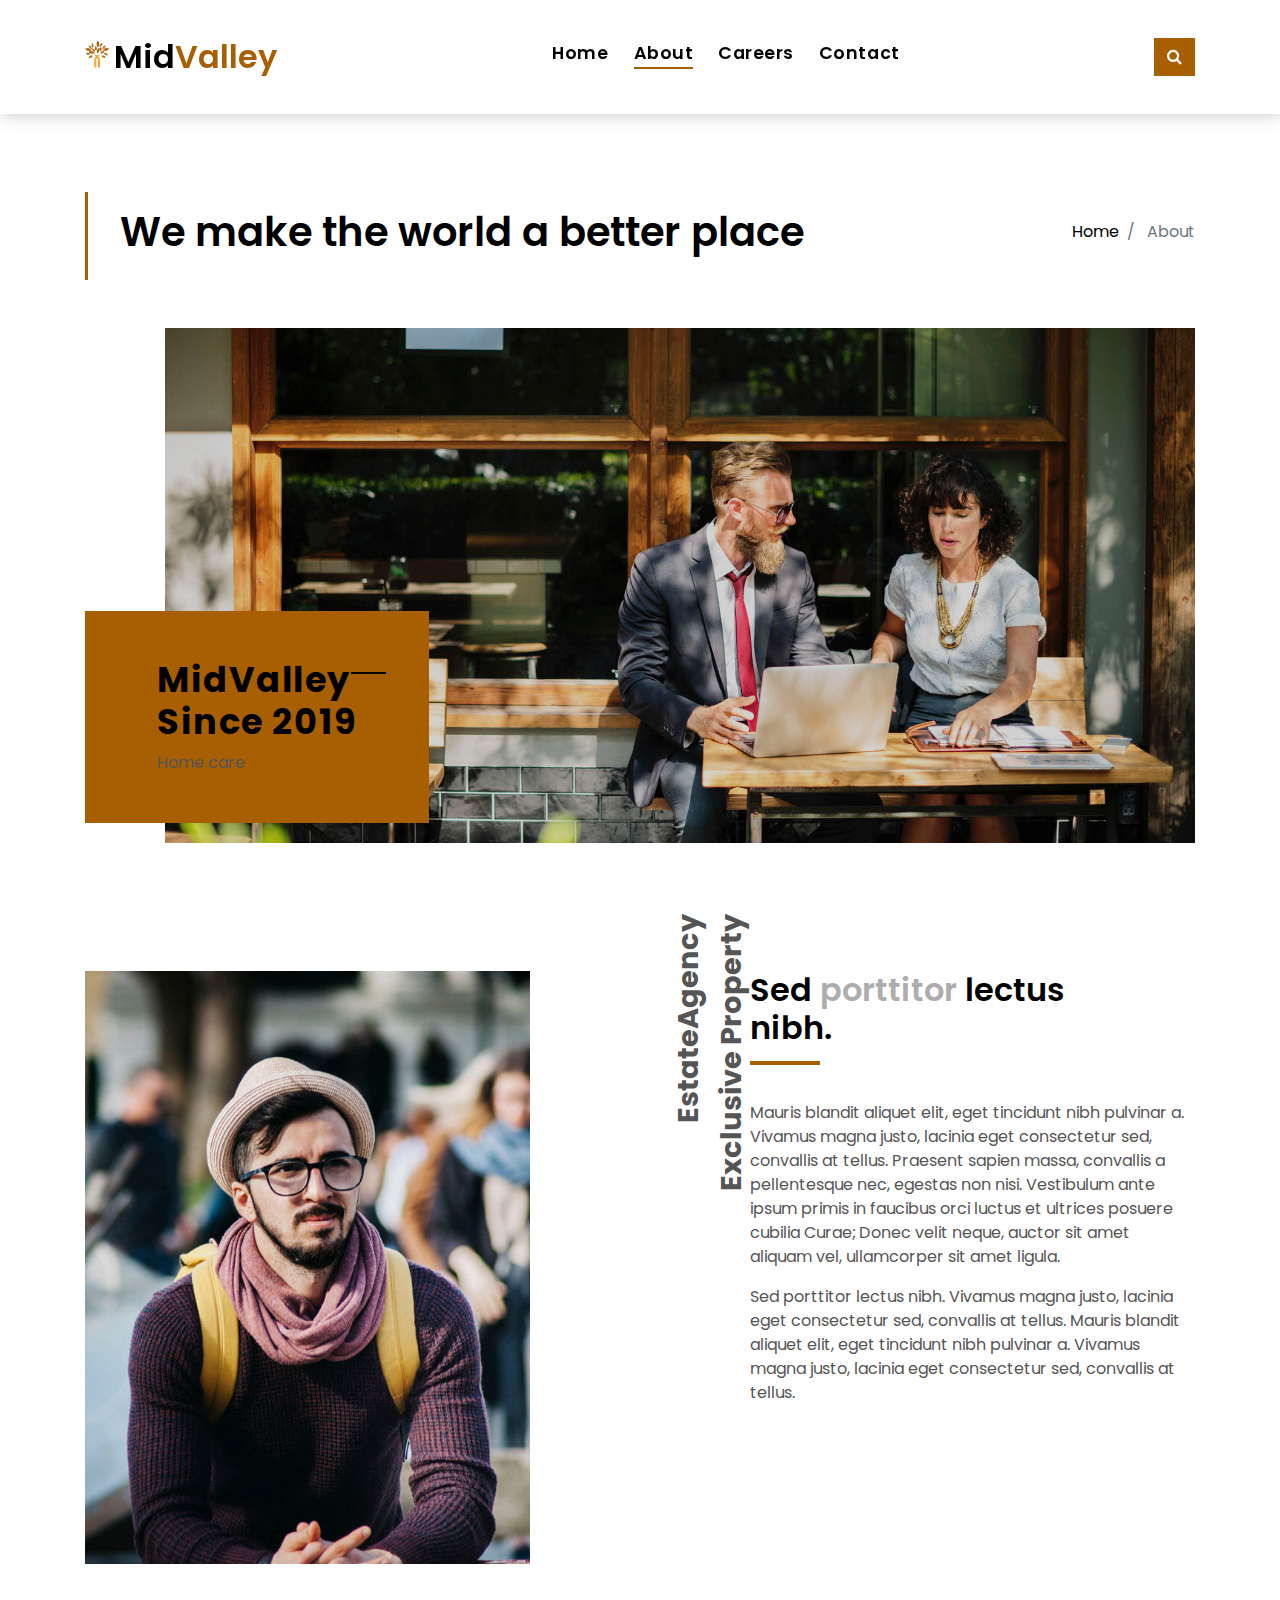
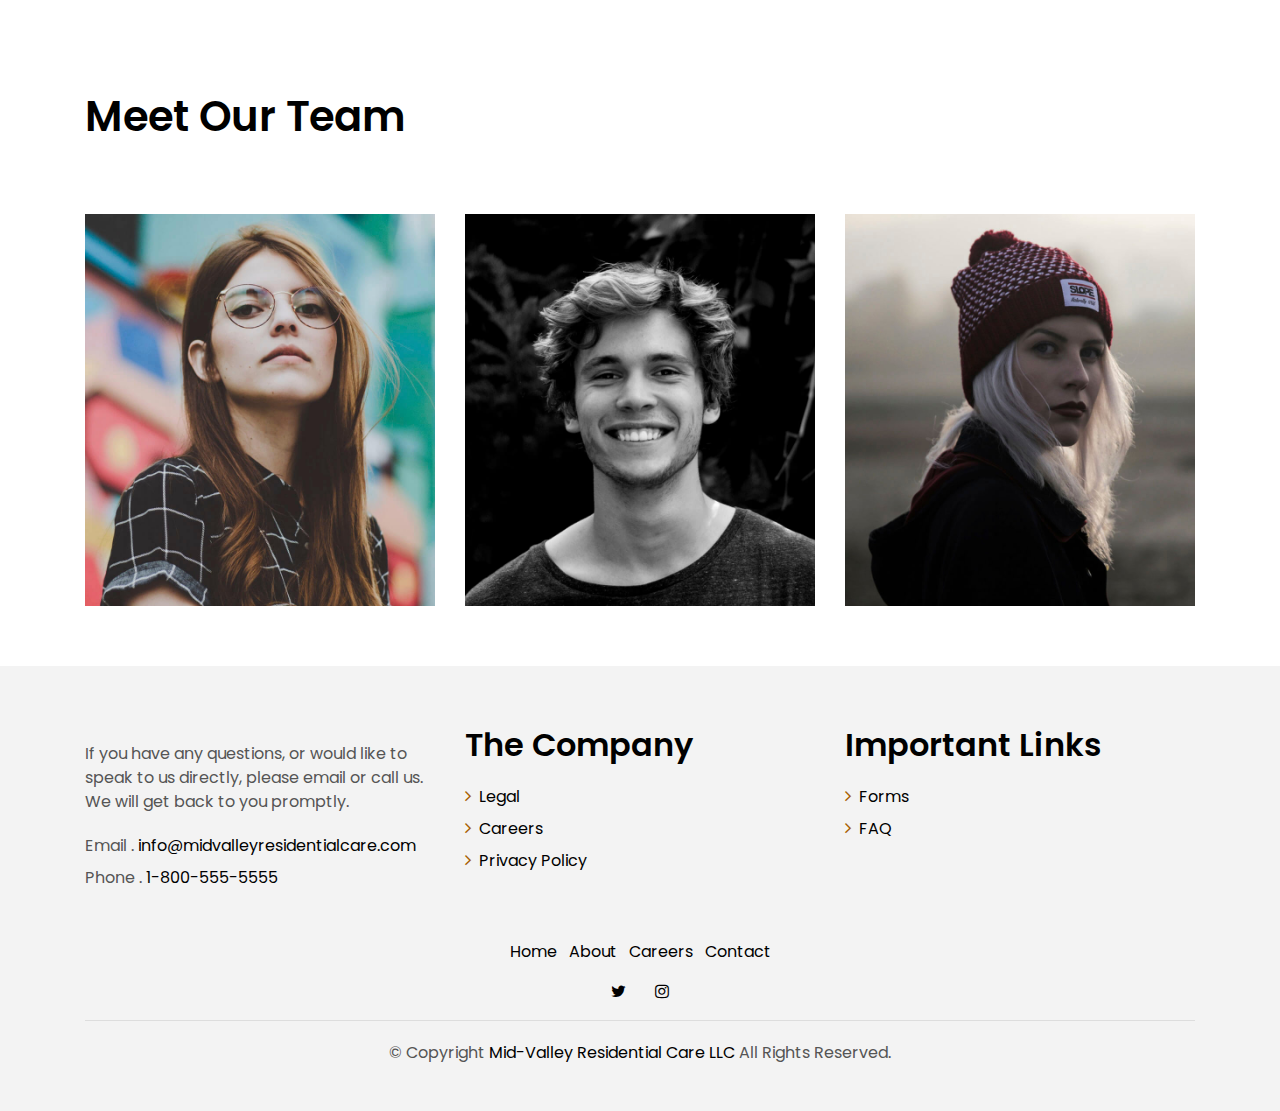
==== commit 14c2a957: "More touch ups" ====
--- a/about.html
+++ b/about.html
@@ -139,7 +139,7 @@
         <span></span>
         <span></span>
       </button>
-      <a class="navbar-brand text-brand" href="index.html">Estate<span class="color-b">Agency</span></a>
+      <a class="navbar-brand text-brand logo-brand" href="index.html"><img src="img/smalllogo.png" style="vertical-align: top; padding-top:5px;padding-right:5px;"/>Mid<span class="color-b">Valley</span></a>
       <button type="button" class="btn btn-link nav-search navbar-toggle-box-collapse d-md-none" data-toggle="collapse"
         data-target="#navbarTogglerDemo01" aria-expanded="false">
         <span class="fa fa-search" aria-hidden="true"></span>
@@ -153,25 +153,10 @@
             <a class="nav-link active" href="about.html">About</a>
           </li>
           <li class="nav-item">
-            <a class="nav-link" href="property-grid.html">Property</a>
+            <a class="nav-link" href="index.html">Careers</a>
           </li>
           <li class="nav-item">
-            <a class="nav-link" href="blog-grid.html">Blog</a>
-          </li>
-          <li class="nav-item dropdown">
-            <a class="nav-link dropdown-toggle" href="#" id="navbarDropdown" role="button" data-toggle="dropdown"
-              aria-haspopup="true" aria-expanded="false">
-              Pages
-            </a>
-            <div class="dropdown-menu" aria-labelledby="navbarDropdown">
-              <a class="dropdown-item" href="property-single.html">Property Single</a>
-              <a class="dropdown-item" href="blog-single.html">Blog Single</a>
-              <a class="dropdown-item" href="agents-grid.html">Agents Grid</a>
-              <a class="dropdown-item" href="agent-single.html">Agent Single</a>
-            </div>
-          </li>
-          <li class="nav-item">
-            <a class="nav-link" href="contact.html">Contact</a>
+            <a class="nav-link" href="index.html">Contact</a>
           </li>
         </ul>
       </div>
@@ -189,7 +174,7 @@
       <div class="row">
         <div class="col-md-12 col-lg-8">
           <div class="title-single-box">
-            <h1 class="title-single">We Do Great Design For Creative Folks</h1>
+            <h1 class="title-single">We make the world a better place</h1>
           </div>
         </div>
         <div class="col-md-12 col-lg-4">
@@ -218,10 +203,10 @@
             <img src="img/slide-about-1.jpg" alt="" class="img-fluid">
           </div>
           <div class="sinse-box">
-            <h3 class="sinse-title">EstateAgency
+            <h3 class="sinse-title">MidValley
               <span></span>
-              <br> Sinse 2017</h3>
-            <p>Art & Creative</p>
+              <br> Since 2019</h3>
+            <p>Home care</p>
           </div>
         </div>
         <div class="col-md-12 section-t8">
@@ -458,163 +443,115 @@
 
   <!--/ footer Star /-->
   <section class="section-footer">
-    <div class="container">
-      <div class="row">
-        <div class="col-sm-12 col-md-4">
-          <div class="widget-a">
-            <div class="w-header-a">
-              <h3 class="w-title-a text-brand">EstateAgency</h3>
-            </div>
-            <div class="w-body-a">
-              <p class="w-text-a color-text-a">
-                Enim minim veniam quis nostrud exercitation ullamco laboris nisi ut aliquip exea commodo consequat duis
-                sed aute irure.
-              </p>
-            </div>
-            <div class="w-footer-a">
-              <ul class="list-unstyled">
-                <li class="color-a">
-                  <span class="color-text-a">Phone .</span> contact@example.com</li>
-                <li class="color-a">
-                  <span class="color-text-a">Email .</span> +54 356 945234</li>
-              </ul>
-            </div>
-          </div>
-        </div>
-        <div class="col-sm-12 col-md-4 section-md-t3">
-          <div class="widget-a">
-            <div class="w-header-a">
-              <h3 class="w-title-a text-brand">The Company</h3>
-            </div>
-            <div class="w-body-a">
+      <div class="container">
+        <div class="row">
+          <div class="col-sm-12 col-md-4">
+            <div class="widget-a">
+              <div class="w-header-a">
+                <h3 class="w-title-a text-brand"></h3>
+              </div>
+              <div class="w-body-a">
+                <p class="w-text-a color-text-a">
+                 If you have any questions, or would like to speak to us directly, please email or call us. We will get back to you promptly. 
+                </p>
+              </div>
+              <div class="w-footer-a">
+                <ul class="list-unstyled">
+                  <li class="color-a">
+                    <span class="color-text-a">Email .</span> info@midvalleyresidentialcare.com</li>
+                  <li class="color-a">
+                    <span class="color-text-a">Phone .</span> 1-800-555-5555</li>
+                </ul>
+              </div>
+            </div>
+          </div>
+          <div class="col-sm-12 col-md-4 section-md-t3">
+            <div class="widget-a">
+              <div class="w-header-a">
+                <h3 class="w-title-a text-brand">The Company</h3>
+              </div>
+              <div class="w-body-a">
+                <div class="w-body-a">
+                  <ul class="list-unstyled">
+                    <li class="item-list-a">
+                      <i class="fa fa-angle-right"></i> <a href="#">Legal</a>
+                    </li>
+                    <li class="item-list-a">
+                      <i class="fa fa-angle-right"></i> <a href="#">Careers</a>
+                    </li>
+                    <li class="item-list-a">
+                      <i class="fa fa-angle-right"></i> <a href="#">Privacy Policy</a>
+                    </li>
+                  </ul>
+                </div>
+              </div>
+            </div>
+          </div>
+          <div class="col-sm-12 col-md-4 section-md-t3">
+            <div class="widget-a">
+              <div class="w-header-a">
+                <h3 class="w-title-a text-brand">Important Links</h3>
+              </div>
               <div class="w-body-a">
                 <ul class="list-unstyled">
                   <li class="item-list-a">
-                    <i class="fa fa-angle-right"></i> <a href="#">Site Map</a>
+                    <i class="fa fa-angle-right"></i> <a href="#">Forms</a>
                   </li>
                   <li class="item-list-a">
-                    <i class="fa fa-angle-right"></i> <a href="#">Legal</a>
-                  </li>
-                  <li class="item-list-a">
-                    <i class="fa fa-angle-right"></i> <a href="#">Agent Admin</a>
-                  </li>
-                  <li class="item-list-a">
-                    <i class="fa fa-angle-right"></i> <a href="#">Careers</a>
-                  </li>
-                  <li class="item-list-a">
-                    <i class="fa fa-angle-right"></i> <a href="#">Affiliate</a>
-                  </li>
-                  <li class="item-list-a">
-                    <i class="fa fa-angle-right"></i> <a href="#">Privacy Policy</a>
+                    <i class="fa fa-angle-right"></i> <a href="#">FAQ</a>
                   </li>
                 </ul>
               </div>
             </div>
           </div>
         </div>
-        <div class="col-sm-12 col-md-4 section-md-t3">
-          <div class="widget-a">
-            <div class="w-header-a">
-              <h3 class="w-title-a text-brand">International sites</h3>
-            </div>
-            <div class="w-body-a">
-              <ul class="list-unstyled">
-                <li class="item-list-a">
-                  <i class="fa fa-angle-right"></i> <a href="#">Venezuela</a>
+      </div>
+    </section>
+    <footer>
+      <div class="container">
+        <div class="row">
+          <div class="col-md-12">
+            <nav class="nav-footer">
+              <ul class="list-inline">
+                <li class="list-inline-item">
+                  <a href="#">Home</a>
                 </li>
-                <li class="item-list-a">
-                  <i class="fa fa-angle-right"></i> <a href="#">China</a>
+                <li class="list-inline-item">
+                  <a href="#">About</a>
                 </li>
-                <li class="item-list-a">
-                  <i class="fa fa-angle-right"></i> <a href="#">Hong Kong</a>
+                <li class="list-inline-item">
+                  <a href="#">Careers</a>
                 </li>
-                <li class="item-list-a">
-                  <i class="fa fa-angle-right"></i> <a href="#">Argentina</a>
-                </li>
-                <li class="item-list-a">
-                  <i class="fa fa-angle-right"></i> <a href="#">Singapore</a>
-                </li>
-                <li class="item-list-a">
-                  <i class="fa fa-angle-right"></i> <a href="#">Philippines</a>
+                <li class="list-inline-item">
+                  <a href="#">Contact</a>
                 </li>
               </ul>
-            </div>
-          </div>
-        </div>
-      </div>
-    </div>
-  </section>
-  <footer>
-    <div class="container">
-      <div class="row">
-        <div class="col-md-12">
-          <nav class="nav-footer">
-            <ul class="list-inline">
-              <li class="list-inline-item">
-                <a href="#">Home</a>
-              </li>
-              <li class="list-inline-item">
-                <a href="#">About</a>
-              </li>
-              <li class="list-inline-item">
-                <a href="#">Property</a>
-              </li>
-              <li class="list-inline-item">
-                <a href="#">Blog</a>
-              </li>
-              <li class="list-inline-item">
-                <a href="#">Contact</a>
-              </li>
-            </ul>
-          </nav>
-          <div class="socials-a">
-            <ul class="list-inline">
-              <li class="list-inline-item">
-                <a href="#">
-                  <i class="fa fa-facebook" aria-hidden="true"></i>
-                </a>
-              </li>
-              <li class="list-inline-item">
-                <a href="#">
-                  <i class="fa fa-twitter" aria-hidden="true"></i>
-                </a>
-              </li>
-              <li class="list-inline-item">
-                <a href="#">
-                  <i class="fa fa-instagram" aria-hidden="true"></i>
-                </a>
-              </li>
-              <li class="list-inline-item">
-                <a href="#">
-                  <i class="fa fa-pinterest-p" aria-hidden="true"></i>
-                </a>
-              </li>
-              <li class="list-inline-item">
-                <a href="#">
-                  <i class="fa fa-dribbble" aria-hidden="true"></i>
-                </a>
-              </li>
-            </ul>
-          </div>
-          <div class="copyright-footer">
-            <p class="copyright color-text-a">
-              &copy; Copyright
-              <span class="color-a">EstateAgency</span> All Rights Reserved.
-            </p>
-          </div>
-          <div class="credits">
-            <!--
-              All the links in the footer should remain intact.
-              You can delete the links only if you purchased the pro version.
-              Licensing information: https://bootstrapmade.com/license/
-              Purchase the pro version with working PHP/AJAX contact form: https://bootstrapmade.com/buy/?theme=EstateAgency
-            -->
-            Designed by <a href="https://bootstrapmade.com/">BootstrapMade</a>
-          </div>
-        </div>
-      </div>
-    </div>
-  </footer>
+            </nav>
+            <div class="socials-a">
+              <ul class="list-inline">
+                <li class="list-inline-item">
+                  <a href="#">
+                    <i class="fa fa-twitter" aria-hidden="true"></i>
+                  </a>
+                </li>
+                <li class="list-inline-item">
+                  <a href="#">
+                    <i class="fa fa-instagram" aria-hidden="true"></i>
+                  </a>
+                </li>
+              </ul>
+            </div>
+            <div class="copyright-footer">
+              <p class="copyright color-text-a">
+                &copy; Copyright
+                <span class="color-a">Mid-Valley Residential Care LLC</span> All Rights Reserved.
+              </p>
+            </div>
+          </div>
+        </div>
+      </div>
+    </footer>
+    <!--/ Footer End /-->
   <!--/ Footer End /-->
 
   <a href="#" class="back-to-top"><i class="fa fa-chevron-up"></i></a>
--- a/css/style.css
+++ b/css/style.css
@@ -1,12 +1,12 @@
-/*
-  Theme Name: EstateAgency
-  Theme URL: https://bootstrapmade.com/real-estate-agency-bootstrap-template/
-  Author: BootstrapMade.com
-  License: https://bootstrapmade.com/license/
+/*
+  Theme Name: EstateAgency
+  Theme URL: https://bootstrapmade.com/real-estate-agency-bootstrap-template/
+  Author: BootstrapMade.com
+  License: https://bootstrapmade.com/license/
 */
 
-/*======================================
-//--//-->   STYLES GENERALES
+/*======================================
+//--//-->   STYLES GENERALES
 ======================================*/
 
 body {
@@ -29,7 +29,7 @@
 }
 
 a:hover {
-  color: #2eca6a;
+  color: #A85F02;
   text-decoration: none;
 }
 
@@ -86,12 +86,18 @@
   font-weight: 600;
 }
 
+.logo-brand {
+  background-image: url("img/smalllogo.png");
+  max-width:100%;
+  height:auto;
+}
+
 .color-a {
   color: #000000;
 }
 
 .color-b {
-  color: #2eca6a;
+  color: #A85F02;
 }
 
 .color-d {
@@ -125,7 +131,7 @@
   bottom: -1px;
   width: 100%;
   height: 2px;
-  background-color: #2eca6a;
+  background-color: #A85F02;
   z-index: 2;
 }
 
@@ -177,7 +183,7 @@
 .pagination-a .pagination .page-link:hover,
 .pagination-a .pagination .page-link:active,
 .pagination-a .pagination .page-link:focus {
-  background-color: #2eca6a;
+  background-color: #A85F02;
 }
 
 .pagination-a .pagination .page-link span {
@@ -204,11 +210,11 @@
 }
 
 .pagination-a .pagination .page-item.active .page-link {
-  background-color: #2eca6a;
+  background-color: #A85F02;
 }
 
 .a {
-  color: #2eca6a;
+  color: #A85F02;
   font-size: 1.3rem;
 }
 
@@ -292,7 +298,7 @@
   position: absolute;
   width: 70px;
   height: 4px;
-  background-color: #2eca6a;
+  background-color: #A85F02;
   bottom: 20px;
   left: 0;
 }
@@ -359,11 +365,11 @@
 }
 
 .owl-theme .owl-dots .owl-dot:hover span {
-  background-color: #2eca6a;
+  background-color: #A85F02;
 }
 
 .owl-theme .owl-dots .owl-dot.active span {
-  background-color: #2eca6a;
+  background-color: #A85F02;
   width: 35px;
 }
 
@@ -413,7 +419,7 @@
   display: inline-block;
   transition: all 0.6s ease-in-out;
   color: #ffffff;
-  background-color: #2eca6a;
+  background-color: #A85F02;
   opacity: .9;
 }
 
@@ -443,7 +449,7 @@
 .back-to-top {
   position: fixed;
   display: none;
-  background: #2eca6a;
+  background: #A85F02;
   color: #fff;
   width: 44px;
   height: 44px;
@@ -481,7 +487,7 @@
   top: calc(50% - 30px);
   left: calc(50% - 30px);
   border: 6px solid #f2f2f2;
-  border-top: 6px solid #2eca6a;
+  border-top: 6px solid #A85F02;
   border-radius: 50%;
   width: 60px;
   height: 60px;
@@ -513,8 +519,8 @@
   }
 }
 
-/*======================================
-//--//-->   NAVBAR
+/*======================================
+//--//-->   NAVBAR
 ======================================*/
 
 .navbar-default {
@@ -571,7 +577,7 @@
   width: 100%;
   height: 2px;
   z-index: 0;
-  background-color: #2eca6a;
+  background-color: #A85F02;
   -webkit-transform: scaleX(0);
   transform: scaleX(0);
   -webkit-transform-origin: right;
@@ -607,7 +613,7 @@
 }
 
 .navbar-default.navbar-trans .nav-link:before {
-  background-color: #2eca6a;
+  background-color: #A85F02;
 }
 
 .navbar-default.navbar-trans .nav-link:hover {
@@ -632,7 +638,7 @@
 }
 
 .navbar-default.navbar-reduce .nav-link:before {
-  background-color: #2eca6a;
+  background-color: #A85F02;
 }
 
 .navbar-default.navbar-reduce .nav-link:hover {
@@ -652,7 +658,7 @@
 
 .navbar-default .dropdown .dropdown-menu {
   border-top: 0;
-  border-left: 4px solid #2eca6a;
+  border-left: 4px solid #A85F02;
   border-right: 0;
   border-bottom: 0;
   -webkit-transform: translate3d(0px, -40px, 0px);
@@ -675,13 +681,13 @@
 
 .navbar-default .dropdown .dropdown-menu .dropdown-item:hover {
   background-color: #ffffff;
-  color: #2eca6a;
+  color: #A85F02;
   transition: all 500ms ease;
 }
 
 .navbar-default .dropdown .dropdown-menu .dropdown-item.active {
   background-color: #ffffff;
-  color: #2eca6a;
+  color: #A85F02;
 }
 
 .navbar-default .dropdown:hover .dropdown-menu {
@@ -747,8 +753,8 @@
   opacity: 0.9;
 }
 
-/*======================================
-//--//-->   BOX COLAPSE
+/*======================================
+//--//-->   BOX COLAPSE
 ======================================*/
 
 .box-collapse {
@@ -855,8 +861,8 @@
   right: 4.2857rem;
 }
 
-/*======================================
-//--//-->   INTRO
+/*======================================
+//--//-->   INTRO
 ======================================*/
 
 .intro {
@@ -877,11 +883,11 @@
 }
 
 .intro .owl-theme .owl-dots .owl-dot:hover span {
-  background-color: #2eca6a;
+  background-color: #A85F02;
 }
 
 .intro .owl-theme .owl-dots .owl-dot.active span {
-  background-color: #2eca6a;
+  background-color: #A85F02;
 }
 
 .intro .intro-item {
@@ -908,7 +914,7 @@
 .intro .intro-body .price-a {
   color: #ffffff;
   padding: 1rem 1.5rem;
-  border: 2px solid #2eca6a;
+  border: 2px solid #A85F02;
   border-radius: 50px;
   text-transform: uppercase;
   letter-spacing: 0.030em;
@@ -958,7 +964,7 @@
 }
 
 .intro-single .title-single-box {
-  border-left: 3px solid #2eca6a;
+  border-left: 3px solid #A85F02;
 }
 
 .intro-single .title-single-box .title-single {
@@ -976,8 +982,8 @@
   padding-left: 0;
 }
 
-/*======================================
-//--//-->   CARD GENERAL
+/*======================================
+//--//-->   CARD GENERAL
 ======================================*/
 
 .card-box-a,
@@ -1020,8 +1026,8 @@
   background: linear-gradient(to bottom, rgba(0, 0, 0, 0) 0%, rgba(0, 0, 0, 0.2) 27%, rgba(0, 0, 0, 0.65) 90%);
 }
 
-/*======================================
-//--//-->   PROPERTY - CARD-A
+/*======================================
+//--//-->   PROPERTY - CARD-A
 ======================================*/
 
 .card-overlay-a-content {
@@ -1060,7 +1066,7 @@
 .price-a {
   color: #ffffff;
   padding: .6rem .8rem;
-  border: 2px solid #2eca6a;
+  border: 2px solid #A85F02;
   border-radius: 50px;
   text-transform: uppercase;
   letter-spacing: 0.030em;
@@ -1070,7 +1076,7 @@
   width: 100%;
   position: absolute;
   z-index: 2;
-  background-color: #2eca6a;
+  background-color: #A85F02;
 }
 
 .card-info {
@@ -1153,8 +1159,8 @@
   text-align: center;
 }
 
-/*======================================
-//--//-->   NEWS - CARD-B
+/*======================================
+//--//-->   NEWS - CARD-B
 ======================================*/
 
 .card-header-b {
@@ -1167,7 +1173,7 @@
 
 .card-header-b .category-b {
   font-size: .9rem;
-  background-color: #2eca6a;
+  background-color: #A85F02;
   padding: .3rem .7rem;
   color: #313131;
   letter-spacing: 0.030em;
@@ -1218,7 +1224,7 @@
 
 .post-content .blockquote {
   padding: 1rem 3rem 1.7rem 3rem;
-  border-left: 3px solid #2eca6a;
+  border-left: 3px solid #A85F02;
   color: #000000;
 }
 
@@ -1283,8 +1289,8 @@
   margin-left: 40px;
 }
 
-/*======================================
-//--//-->   SERVICES - CARD-C
+/*======================================
+//--//-->   SERVICES - CARD-C
 ======================================*/
 
 .card-box-c {
@@ -1305,7 +1311,7 @@
 
 .card-box-ico {
   padding: 1rem 3rem 1rem 2.5rem;
-  border: 5px solid #2eca6a;
+  border: 5px solid #A85F02;
 }
 
 .card-box-ico span {
@@ -1319,8 +1325,8 @@
   margin-left: -40px;
 }
 
-/*======================================
-//--//-->   AGENTS - CARD-D
+/*======================================
+//--//-->   AGENTS - CARD-D
 ======================================*/
 
 .card-box-d .card-overlay-hover {
@@ -1366,7 +1372,7 @@
 }
 
 .card-box-d:hover .card-overlay-hover {
-  background-color: #2eca6a;
+  background-color: #A85F02;
   opacity: .9;
 }
 
@@ -1389,8 +1395,8 @@
   margin-right: 1.5rem;
 }
 
-/*======================================
-//--//-->   ABOUT
+/*======================================
+//--//-->   ABOUT
 ======================================*/
 
 .section-about .title-vertical {
@@ -1412,7 +1418,7 @@
 }
 
 .sinse-box {
-  background-color: #2eca6a;
+  background-color: #A85F02;
   padding: 1rem 2rem;
   position: absolute;
   left: 15px;
@@ -1443,8 +1449,8 @@
   font-size: .7rem;
 }
 
-/*======================================
-//--//-->   TESTIMONIALS
+/*======================================
+//--//-->   TESTIMONIALS
 ======================================*/
 
 .testimonials-box {
@@ -1466,7 +1472,7 @@
 
 .testimonial-ico span {
   font-size: 1.8rem;
-  background-color: #2eca6a;
+  background-color: #A85F02;
   color: #ffffff;
   padding: .4rem 1rem;
   border-radius: 50px;
@@ -1506,8 +1512,8 @@
   color: #000000;
 }
 
-/*======================================
-//--//-->   FOOTER
+/*======================================
+//--//-->   FOOTER
 ======================================*/
 
 .section-footer {
@@ -1523,7 +1529,7 @@
 .section-footer .item-list-a i {
   font-size: 18px;
   padding-right: 4px;
-  color: #2eca6a;
+  color: #A85F02;
 }
 
 .section-footer .widget-a .w-title-a {
@@ -1545,12 +1551,12 @@
   font-size: 14px;
 }
 
-/*======================================
-//--//-->   FORM INPUT
+/*======================================
+//--//-->   FORM INPUT
 ======================================*/
 
 .form-a #sendmessage {
-  color: #2eca6a;
+  color: #A85F02;
   border: 1px solid #26a356;
   display: none;
   text-align: center;
@@ -1604,11 +1610,11 @@
 
 .form-a .form-control:focus {
   box-shadow: none;
-  border-color: #2eca6a;
-}
-
-/*======================================
-//--//-->   BUTTON
+  border-color: #A85F02;
+}
+
+/*======================================
+//--//-->   BUTTON
 ======================================*/
 
 .btn {
@@ -1628,12 +1634,12 @@
 }
 
 .btn.btn-a:hover {
-  background-color: #2eca6a;
+  background-color: #A85F02;
   color: #000000;
 }
 
 .btn.btn-b {
-  background-color: #2eca6a;
+  background-color: #A85F02;
   color: #000000;
 }
 
@@ -1643,7 +1649,7 @@
 }
 
 .btn.btn-b-n {
-  background-color: #2eca6a;
+  background-color: #A85F02;
   color: #ffffff;
   border-radius: 0;
 }
@@ -1699,7 +1705,7 @@
   }
 
   .navbar-default .dropdown .dropdown-menu {
-    border-top: 4px solid #2eca6a;
+    border-top: 4px solid #A85F02;
     border-left: 0;
     display: block;
     position: absolute;
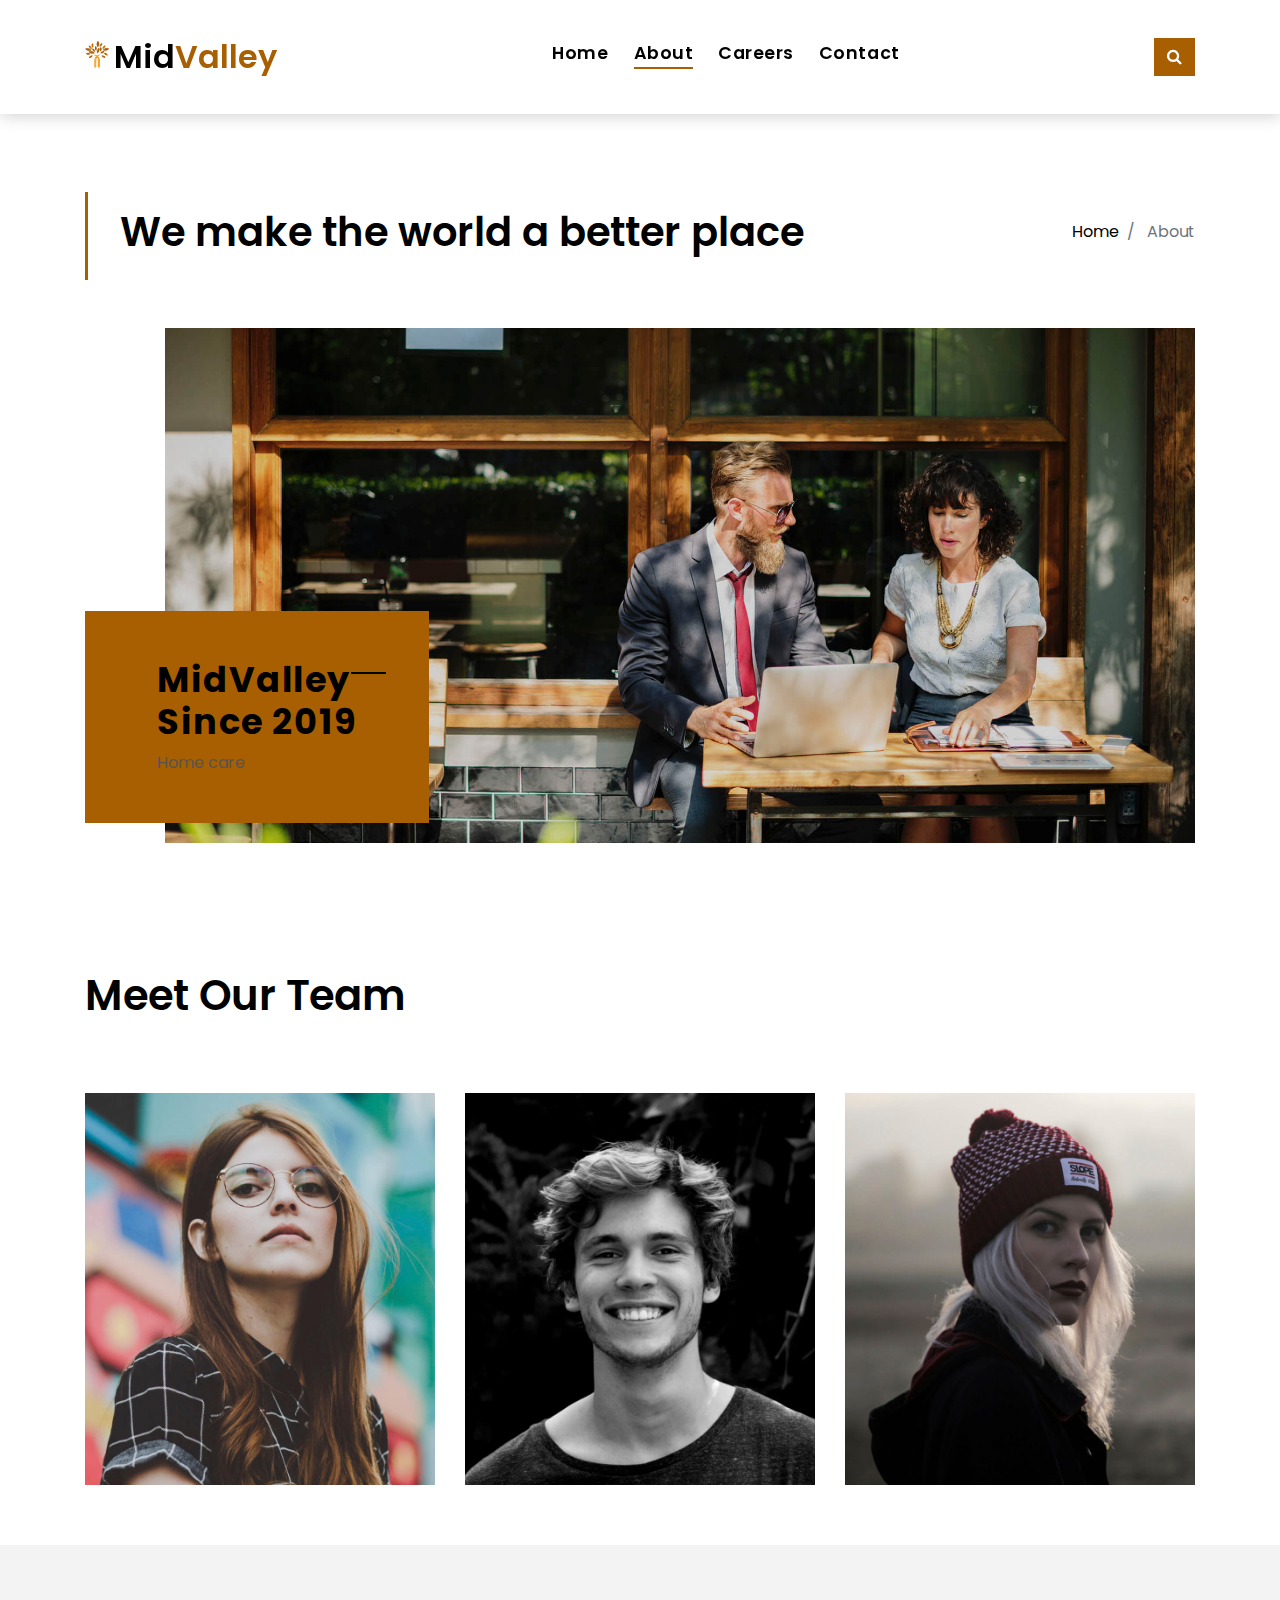
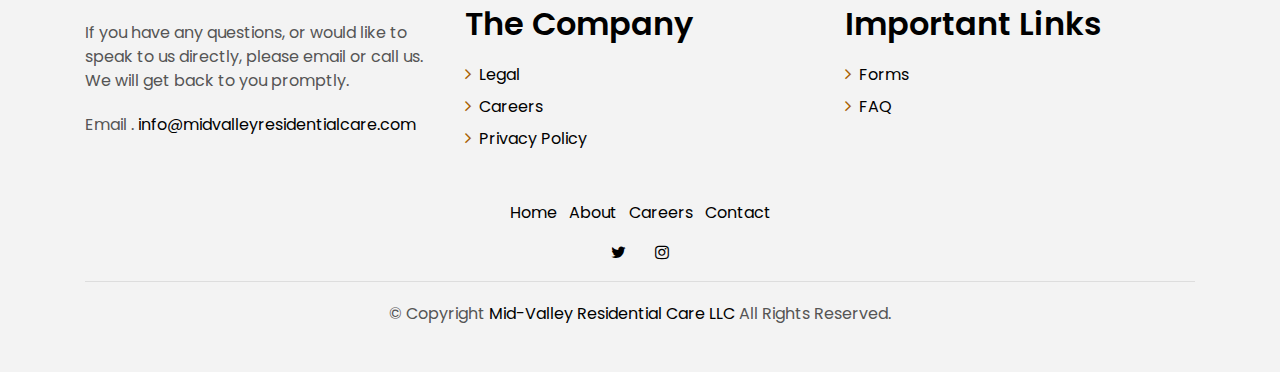
==== commit 22918d43: "Updated pages" ====
--- a/about.html
+++ b/about.html
@@ -209,7 +209,7 @@
             <p>Home care</p>
           </div>
         </div>
-        <div class="col-md-12 section-t8">
+        <!-- <div class="col-md-12 section-t8">
           <div class="row">
             <div class="col-md-6 col-lg-5">
               <img src="img/about-2.jpg" alt="" class="img-fluid">
@@ -240,7 +240,7 @@
               </p>
             </div>
           </div>
-        </div>
+        </div> -->
       </div>
     </div>
   </section>
@@ -460,7 +460,7 @@
                   <li class="color-a">
                     <span class="color-text-a">Email .</span> info@midvalleyresidentialcare.com</li>
                   <li class="color-a">
-                    <span class="color-text-a">Phone .</span> 1-800-555-5555</li>
+                    <!-- <span class="color-text-a">Phone .</span> 1-800-555-5555</li> -->
                 </ul>
               </div>
             </div>
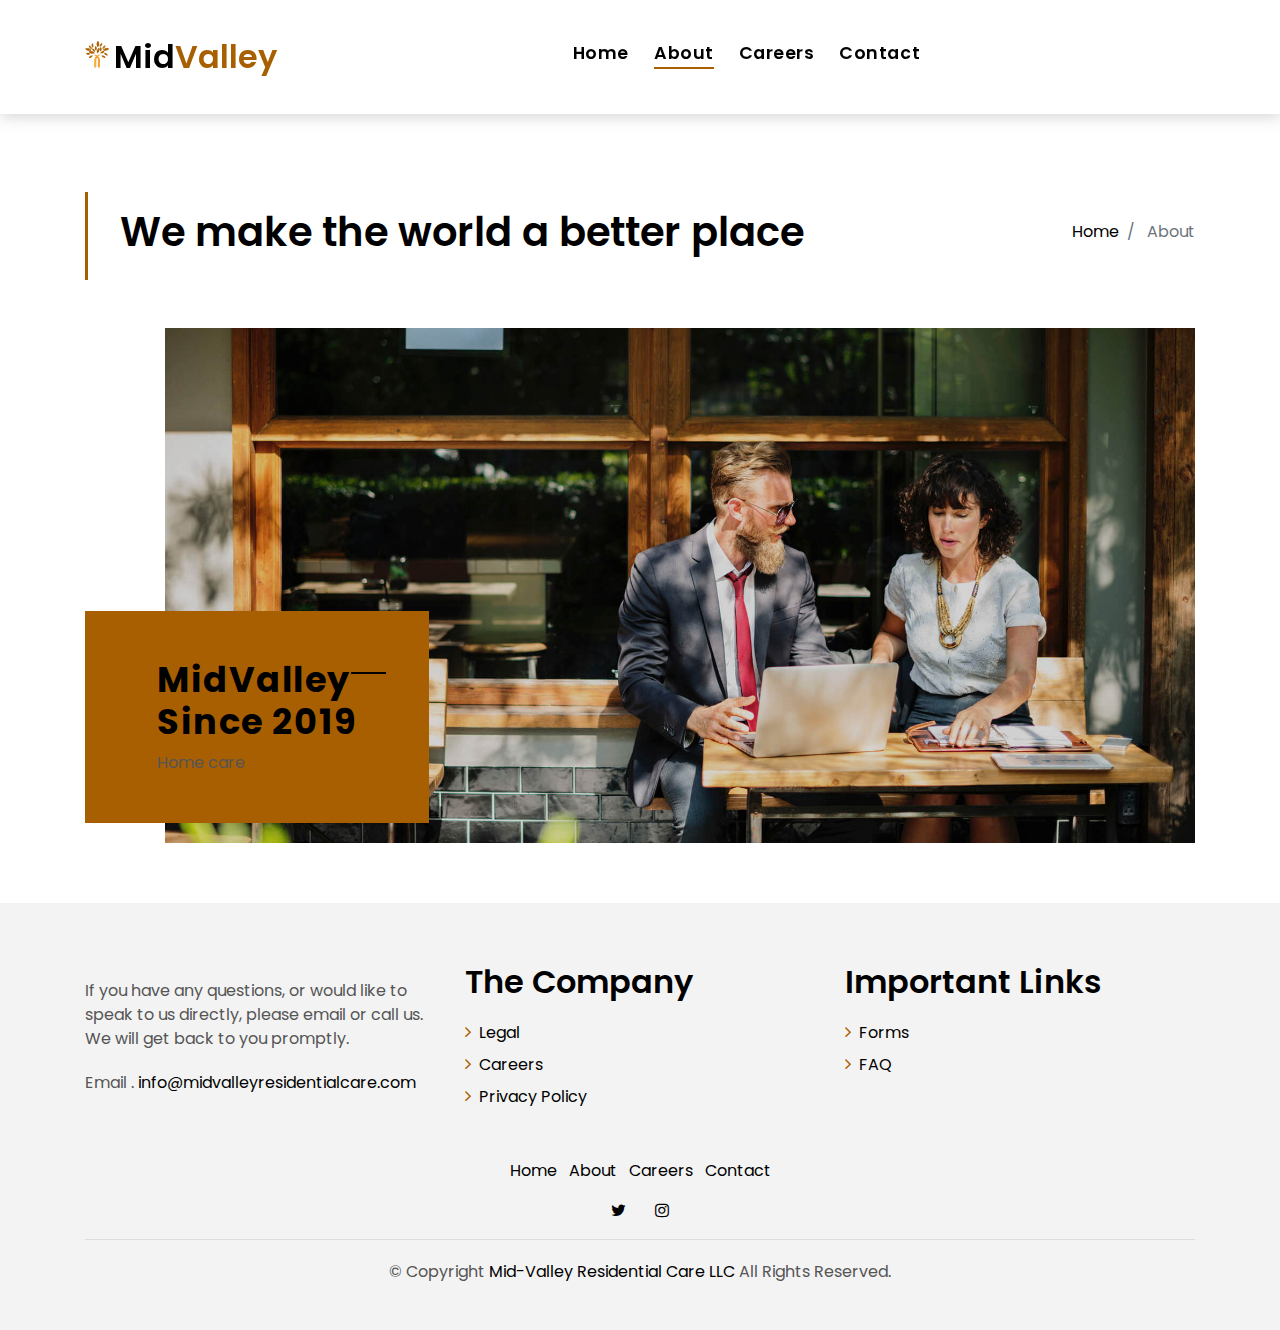
==== commit 40501861: "Updated links and removed extra sections" ====
--- a/about.html
+++ b/about.html
@@ -160,10 +160,10 @@
           </li>
         </ul>
       </div>
-      <button type="button" class="btn btn-b-n navbar-toggle-box-collapse d-none d-md-block" data-toggle="collapse"
+      <!-- <button type="button" class="btn btn-b-n navbar-toggle-box-collapse d-none d-md-block" data-toggle="collapse"
         data-target="#navbarTogglerDemo01" aria-expanded="false">
         <span class="fa fa-search" aria-hidden="true"></span>
-      </button>
+      </button> -->
     </div>
   </nav>
   <!--/ Nav End /-->
@@ -247,7 +247,7 @@
   <!--/ About End /-->
 
   <!--/ Team Star /-->
-  <section class="section-agents section-t8">
+  <!-- <section class="section-agents section-t8">
     <div class="container">
       <div class="row">
         <div class="col-md-12">
@@ -438,7 +438,7 @@
         </div>
       </div>
     </div>
-  </section>
+  </section> -->
   <!--/ Team End /-->
 
   <!--/ footer Star /-->
